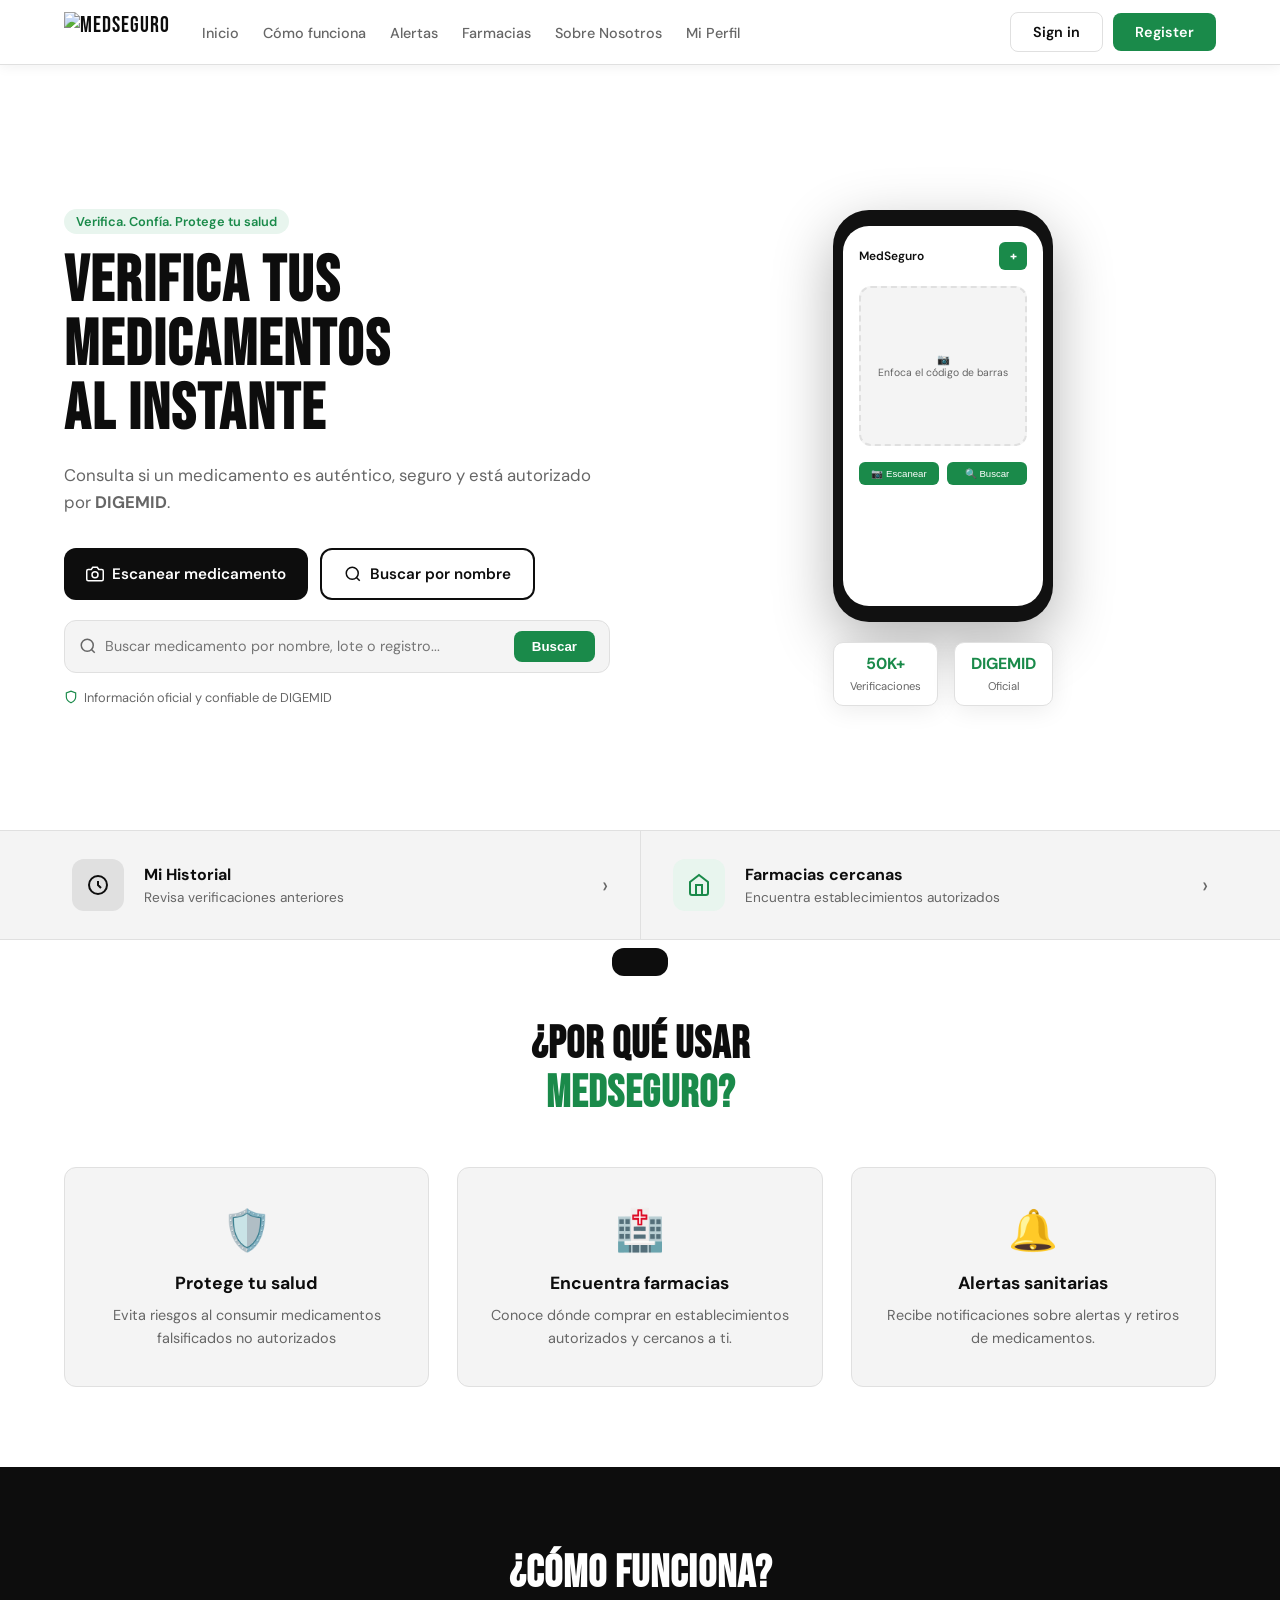
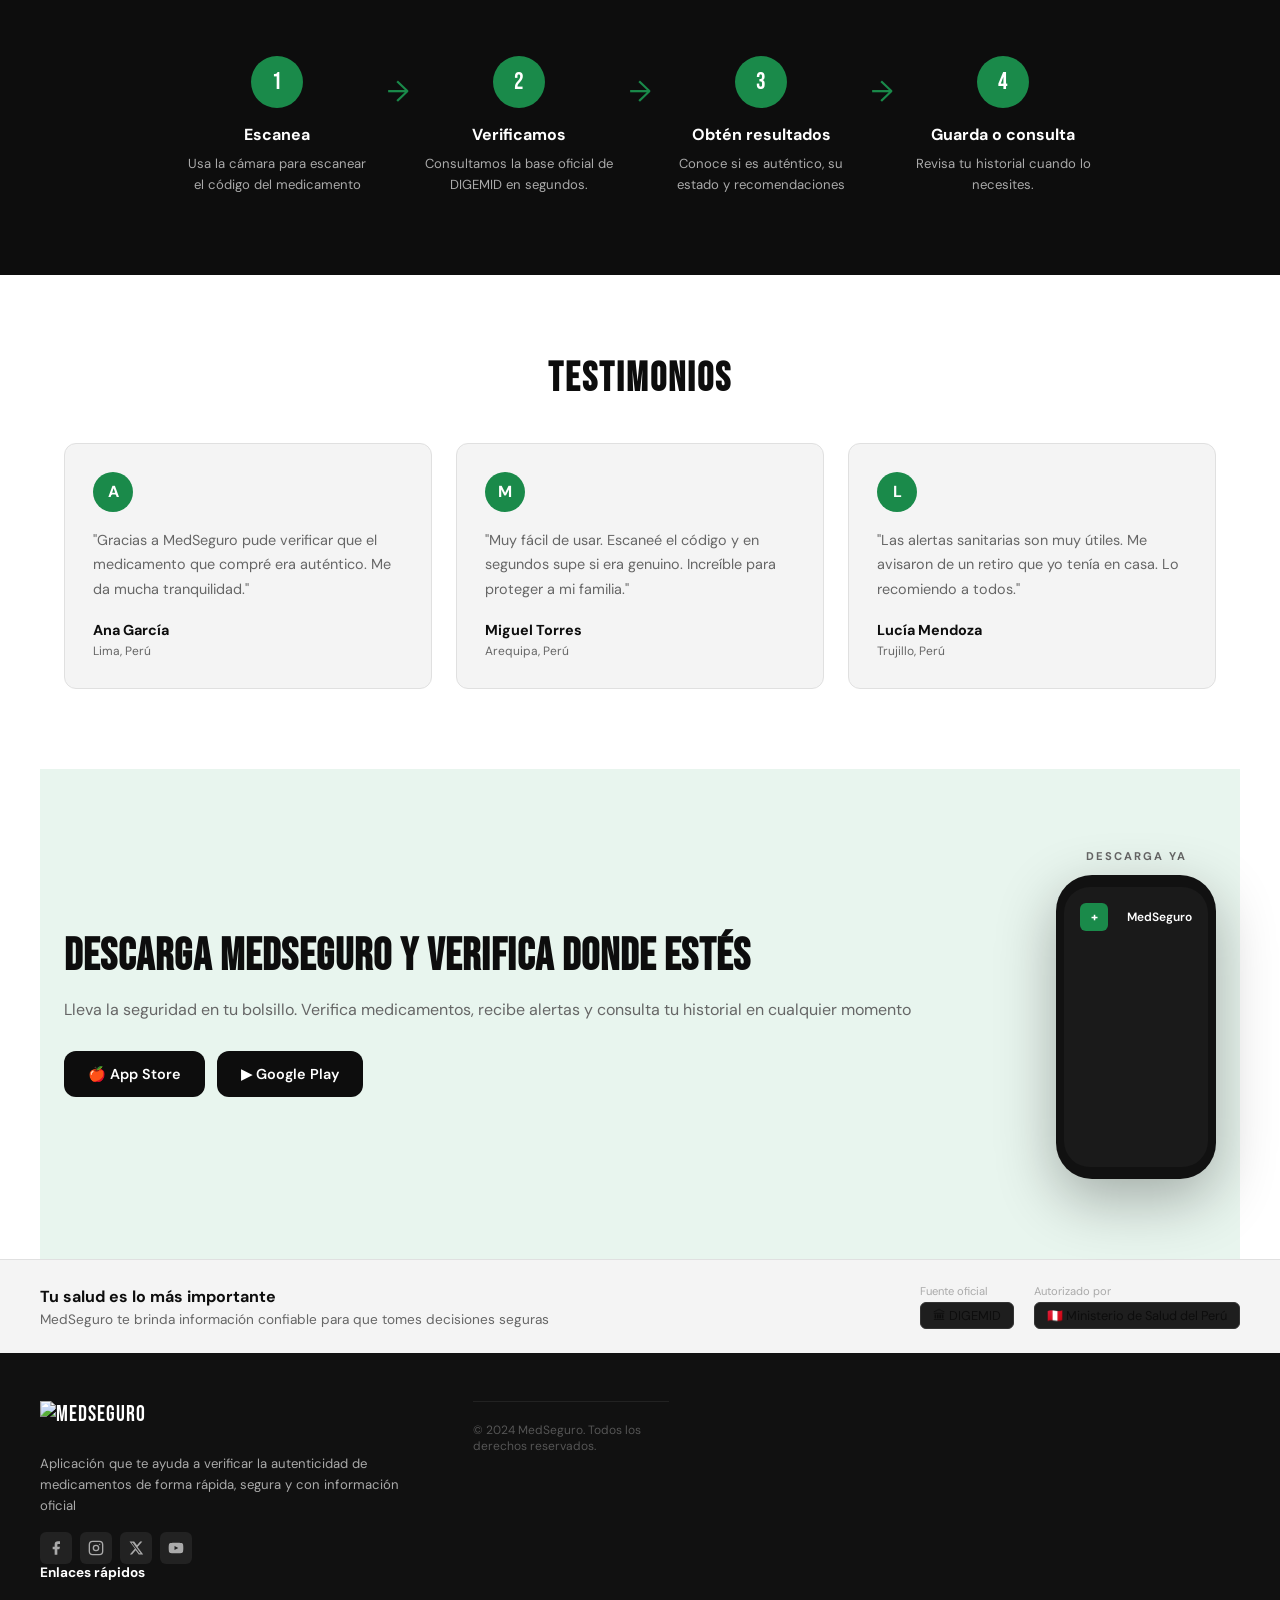
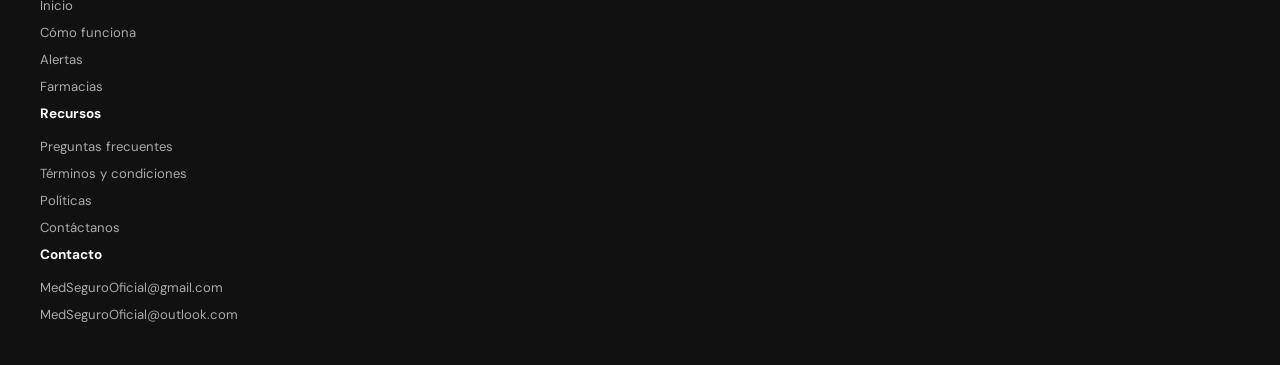
==== docs/index.html @ 791ecc3c "refactor: rename public to docs for GitHub Pages" ====
<!DOCTYPE html>
<html lang="es">
<head>
  <meta charset="UTF-8"/>
  <meta name="viewport" content="width=device-width, initial-scale=1.0"/>
  <title>MedSeguro – Verifica. Confía. Cuida tu salud.</title>
  <link href="https://fonts.googleapis.com/css2?family=Bebas+Neue&family=DM+Sans:wght@400;500;600;700&display=swap" rel="stylesheet">
  <link rel="stylesheet" href="assets/styles/styles.css">
</head>
<body>

  <!-- ==================== NAVBAR ==================== -->
  <nav class="navbar">
    <div class="nav-inner">
      <div class="logo" onclick="goTo('inicio')">
        <img src="logo1.png" alt="MedSeguro" height="40" style="display:block"/>
      </div>
      <ul class="nav-links">
        <li><a onclick="goTo('inicio')" data-page="inicio">Inicio</a></li>
        <li><a onclick="goTo('inicio', 'como-funciona')" data-page="inicio">Cómo funciona</a></li>
        <li><a onclick="goTo('alertas')" data-page="alertas">Alertas</a></li>
        <li><a onclick="goTo('farmacias')" data-page="farmacias">Farmacias</a></li>
        <li><a onclick="goTo('nosotros')" data-page="nosotros">Sobre Nosotros</a></li>
        <li><a onclick="goTo('perfil')" data-page="perfil">Mi Perfil</a></li>
      </ul>
      <div class="nav-actions" id="navActions">
        <button class="btn-outline" onclick="openModal('loginModal')">Sign in</button>
        <button class="btn-primary" onclick="openModal('registerModal')">Register</button>
      </div>
      <div class="nav-perfil-btn" id="navPerfilBtn" style="display:none" onclick="goTo('perfil')">
        <div class="nav-avatar">JP</div>
        <span>Juan Pérez</span>
      </div>
      <button class="hamburger" onclick="toggleMenu()">
        <span></span><span></span><span></span>
      </button>
    </div>
    <div class="mobile-menu" id="mobileMenu">
      <a onclick="goTo('inicio');toggleMenu()">Inicio</a>
      <a onclick="goTo('alertas');toggleMenu()">Alertas</a>
      <a onclick="goTo('farmacias');toggleMenu()">Farmacias</a>
      <a onclick="goTo('nosotros');toggleMenu()">Sobre Nosotros</a>
      <a onclick="goTo('historial');toggleMenu()">Historial</a>
      <a onclick="goTo('perfil');toggleMenu()">Mi Perfil</a>
      <hr>
      <div id="mobileAuthBtns">
        <button class="btn-outline" onclick="openModal('loginModal')">Sign in</button>
        <button class="btn-primary" onclick="openModal('registerModal')">Register</button>
      </div>
      <div id="mobilePerfilBtn" style="display:none">
        <button class="btn-primary" onclick="goTo('perfil');toggleMenu()">👤 Mi Perfil</button>
      </div>
    </div>
  </nav>

  <!-- ==================== PAGE: INICIO ==================== -->
  <div class="page active" id="page-inicio">

    <!-- HERO -->
    <section class="hero" id="sec-inicio">
      <div class="hero-content">
        <p class="hero-tag">Verifica. Confía. Protege tu salud</p>
        <h1 class="hero-title">VERIFICA TUS<br>MEDICAMENTOS<br>AL INSTANTE</h1>
        <p class="hero-sub">Consulta si un medicamento es auténtico, seguro y está autorizado por <strong>DIGEMID</strong>.</p>
        <div class="hero-actions">
          <button class="btn-hero-cam" onclick="openModal('scanModal')">
            <svg viewBox="0 0 24 24" fill="none" stroke="currentColor" stroke-width="2"><path d="M23 19a2 2 0 01-2 2H3a2 2 0 01-2-2V8a2 2 0 012-2h4l2-3h6l2 3h4a2 2 0 012 2z"/><circle cx="12" cy="13" r="4"/></svg>
            Escanear medicamento
          </button>
          <button class="btn-hero-search" onclick="document.getElementById('searchInput').focus()">
            <svg viewBox="0 0 24 24" fill="none" stroke="currentColor" stroke-width="2"><circle cx="11" cy="11" r="8"/><path d="m21 21-4.35-4.35"/></svg>
            Buscar por nombre
          </button>
        </div>
        <div class="hero-search-bar">
          <svg viewBox="0 0 24 24" fill="none" stroke="currentColor" stroke-width="2"><circle cx="11" cy="11" r="8"/><path d="m21 21-4.35-4.35"/></svg>
          <input type="text" id="searchInput" placeholder="Buscar medicamento por nombre, lote o registro..." onkeydown="if(event.key==='Enter') buscarMedicamento()"/>
          <button onclick="buscarMedicamento()">Buscar</button>
        </div>
        <p class="hero-badge">
          <svg viewBox="0 0 24 24" fill="none" stroke="currentColor" stroke-width="2"><path d="M12 22s8-4 8-10V5l-8-3-8 3v7c0 6 8 10 8 10z"/></svg>
          Información oficial y confiable de DIGEMID
        </p>
      </div>
      <div class="hero-phone">
        <div class="phone-frame">
          <div class="phone-screen">
            <div class="phone-app-header"><span>MedSeguro</span><div class="phone-shield">+</div></div>
            <div class="phone-scan-area"><p>📷</p><p>Enfoca el código de barras</p></div>
            <div class="phone-actions-mini"><button>📷 Escanear</button><button>🔍 Buscar</button></div>
          </div>
        </div>
        <div class="phone-badges">
          <div class="phone-badge-item"><span class="badge-num">50K+</span><span>Verificaciones</span></div>
          <div class="phone-badge-item"><span class="badge-num">DIGEMID</span><span>Oficial</span></div>
        </div>
      </div>
    </section>

    <!-- QUICK ACTIONS BANNER -->
    <section class="quick-actions-bar">
      <div class="quick-actions-inner">
        <div class="quick-action-item" onclick="goTo('historial')">
          <div class="qa-icon">
            <svg viewBox="0 0 24 24" fill="none" stroke="currentColor" stroke-width="2"><path d="M12 8v4l3 3m6-3a9 9 0 11-18 0 9 9 0 0118 0z"/></svg>
          </div>
          <div><h3>Mi Historial</h3><p>Revisa verificaciones anteriores</p></div>
          <span class="qa-arrow">›</span>
        </div>
        <div class="quick-action-divider"></div>
        <div class="quick-action-item" onclick="goTo('farmacias')">
          <div class="qa-icon green">
            <svg viewBox="0 0 24 24" fill="none" stroke="currentColor" stroke-width="2"><path d="M3 9l9-7 9 7v11a2 2 0 01-2 2H5a2 2 0 01-2-2z"/><polyline points="9 22 9 12 15 12 15 22"/></svg>
          </div>
          <div><h3>Farmacias cercanas</h3><p>Encuentra establecimientos autorizados</p></div>
          <span class="qa-arrow">›</span>
        </div>
      </div>
    </section>

    <!-- BENEFICIOS -->
    <section class="beneficios" id="sec-beneficios">
      <h2>¿Por qué usar<br><span class="green">MedSeguro?</span></h2>
      <div class="beneficios-grid">
        <div class="beneficio-card"><div class="beneficio-icon">🛡️</div><h3>Protege tu salud</h3><p>Evita riesgos al consumir medicamentos falsificados no autorizados</p></div>
        <div class="beneficio-card" onclick="goTo('farmacias')" style="cursor:pointer"><div class="beneficio-icon">🏥</div><h3>Encuentra farmacias</h3><p>Conoce dónde comprar en establecimientos autorizados y cercanos a ti.</p></div>
        <div class="beneficio-card" onclick="goTo('alertas')" style="cursor:pointer"><div class="beneficio-icon">🔔</div><h3>Alertas sanitarias</h3><p>Recibe notificaciones sobre alertas y retiros de medicamentos.</p></div>
      </div>
    </section>

    <!-- COMO FUNCIONA -->
    <section class="como-funciona" id="sec-como-funciona">
      <h2>¿Cómo funciona?</h2>
      <div class="pasos">
        <div class="paso"><div class="paso-num">1</div><h3>Escanea</h3><p>Usa la cámara para escanear el código del medicamento</p></div>
        <div class="paso-arrow">→</div>
        <div class="paso"><div class="paso-num">2</div><h3>Verificamos</h3><p>Consultamos la base oficial de DIGEMID en segundos.</p></div>
        <div class="paso-arrow">→</div>
        <div class="paso"><div class="paso-num">3</div><h3>Obtén resultados</h3><p>Conoce si es auténtico, su estado y recomendaciones</p></div>
        <div class="paso-arrow">→</div>
        <div class="paso"><div class="paso-num">4</div><h3>Guarda o consulta</h3><p>Revisa tu historial cuando lo necesites.</p></div>
      </div>
    </section>

    <!-- TESTIMONIOS -->
    <section class="testimonios">
      <h2>TESTIMONIOS</h2>
      <div class="testimonios-grid">
        <div class="testimonio-card"><div class="testimonio-avatar">A</div><p>"Gracias a MedSeguro pude verificar que el medicamento que compré era auténtico. Me da mucha tranquilidad."</p><div class="testimonio-footer"><strong>Ana García</strong><span>Lima, Perú</span></div></div>
        <div class="testimonio-card"><div class="testimonio-avatar">M</div><p>"Muy fácil de usar. Escaneé el código y en segundos supe si era genuino. Increíble para proteger a mi familia."</p><div class="testimonio-footer"><strong>Miguel Torres</strong><span>Arequipa, Perú</span></div></div>
        <div class="testimonio-card"><div class="testimonio-avatar">L</div><p>"Las alertas sanitarias son muy útiles. Me avisaron de un retiro que yo tenía en casa. Lo recomiendo a todos."</p><div class="testimonio-footer"><strong>Lucía Mendoza</strong><span>Trujillo, Perú</span></div></div>
      </div>
    </section>

    <!-- DESCARGA -->
    <section class="descarga">
      <div class="descarga-content">
        <h2>Descarga MedSeguro y verifica donde estés</h2>
        <p>Lleva la seguridad en tu bolsillo. Verifica medicamentos, recibe alertas y consulta tu historial en cualquier momento</p>
        <div class="descarga-btns">
          <button class="btn-store">🍎 App Store</button>
          <button class="btn-store">▶ Google Play</button>
        </div>
      </div>
      <div class="descarga-phone">
        <div class="descarga-phone-label">DESCARGA YA</div>
        <div class="phone-frame small"><div class="phone-screen dark"><div class="phone-app-header"><div class="phone-shield">+</div><span style="color:white;font-size:0.75rem">MedSeguro</span></div></div></div>
      </div>
    </section>

    <!-- FOOTER TRUST -->
    <div class="footer-trust-bar">
      <div class="footer-trust-inner">
        <div><strong>Tu salud es lo más importante</strong><p>MedSeguro te brinda información confiable para que tomes decisiones seguras</p></div>
        <div class="footer-badges">
          <div class="footer-badge-block"><span class="badge-label">Fuente oficial</span><span class="badge-tag">🏛 DIGEMID</span></div>
          <div class="footer-badge-block"><span class="badge-label">Autorizado por</span><span class="badge-tag">🇵🇪 Ministerio de Salud del Perú</span></div>
        </div>
      </div>
    </div>
    <footer class="footer">
      <div class="footer-bottom">
        <div class="footer-brand">
          <div class="logo"><img src="logo2.png" alt="MedSeguro" height="40" style="display:block"/></div>
          <p>Aplicación que te ayuda a verificar la autenticidad de medicamentos de forma rápida, segura y con información oficial</p>
        <div class="footer-social">
          <a href="https://facebook.com/TU_PAGINA" target="_blank" title="Facebook">
            <svg viewBox="0 0 24 24" width="16" height="16" fill="currentColor">
              <path d="M18 2h-3a5 5 0 00-5 5v3H7v4h3v8h4v-8h3l1-4h-4V7a1 1 0 011-1h3z"/>
            </svg>
          </a>
          <a href="https://instagram.com/TU_PAGINA" target="_blank" title="Instagram">
            <svg viewBox="0 0 24 24" width="16" height="16" fill="none" stroke="currentColor" stroke-width="2">
              <rect x="2" y="2" width="20" height="20" rx="5" ry="5"/>
              <circle cx="12" cy="12" r="4"/>
              <circle cx="17.5" cy="6.5" r="1" fill="currentColor" stroke="none"/>
            </svg>
          </a>
          <a href="https://twitter.com/TU_PAGINA" target="_blank" title="X / Twitter">
            <svg viewBox="0 0 24 24" width="16" height="16" fill="currentColor">
              <path d="M18.244 2.25h3.308l-7.227 8.26 8.502 11.24H16.17l-4.714-6.231-5.401 6.231H2.744l7.737-8.835L2.25 2.25h6.946l4.262 5.636 4.786-5.636zm-1.161 17.52h1.833L7.084 4.126H5.117z"/>
            </svg>
          </a>
          <a href="yt" target="_blank" title="YouTube">
            <svg viewBox="0 0 24 24" width="16" height="16" fill="currentColor">
              <path d="M22.54 6.42a2.78 2.78 0 00-1.95-1.96C18.88 4 12 4 12 4s-6.88 0-8.59.46a2.78 2.78 0 00-1.95 1.96A29 29 0 001 12a29 29 0 00.46 5.58a2.78 2.78 0 001.95 1.96C5.12 20 12 20 12 20s6.88 0 8.59-.46a2.78 2.78 0 001.95-1.96A29 29 0 0023 12a29 29 0 00-.46-5.58zM9.75 15.02V8.98L15.5 12l-5.75 3.02z"/>
            </svg>
          </a>
        </div>
        <div class="footer-col"><h4>Enlaces rápidos</h4><a onclick="goTo('inicio')">Inicio</a><a onclick="goTo('inicio','como-funciona')">Cómo funciona</a><a onclick="goTo('alertas')">Alertas</a><a onclick="goTo('farmacias')">Farmacias</a></div>
        <div class="footer-col"><h4>Recursos</h4><a href="#">Preguntas frecuentes</a><a href="#">Términos y condiciones</a><a href="#">Políticas</a><a onclick="goTo('nosotros')">Contáctanos</a></div>
        <div class="footer-col"><h4>Contacto</h4><a href="mailto:MedSeguroOficial@gmail.com">MedSeguroOficial@gmail.com</a><a href="mailto:MedSeguroOficial@outlook.com">MedSeguroOficial@outlook.com</a></div>
      </div>
      <div class="footer-copy"><p>© 2024 MedSeguro. Todos los derechos reservados.</p></div>
    </footer>
  </div>

  <!-- ==================== PAGE: ALERTAS ==================== -->
  <div class="page" id="page-alertas">
    <div class="page-hero" style="background:linear-gradient(135deg,#0d0d0d 60%,#0d2a1a)">
      <div class="page-hero-inner">
        <h1>ALERTAS SANITARIAS</h1>
        <p>Mantente informado sobre riesgos y retiros de medicamentos</p>
        <div class="filters">
          <button class="filter-btn active" onclick="filtrarAlertas('todas',this)">Todas</button>
          <button class="filter-btn f-riesgo" onclick="filtrarAlertas('riesgo',this)">Riesgo alto</button>
          <button class="filter-btn f-advertencia" onclick="filtrarAlertas('advertencia',this)">Advertencia</button>
          <button class="filter-btn f-falsificado" onclick="filtrarAlertas('falsificado',this)">Falsificado</button>
          <button class="filter-btn" onclick="filtrarAlertas('retiro',this)">Retiro</button>
        </div>
      </div>
    </div>
    <div class="section-container">
      <div class="alertas-list" id="alertasList"></div>
      <button class="btn-ver-todas">VER TODAS LAS ALERTAS</button>
    </div>
    <div class="footer-trust-bar">
      <div class="footer-trust-inner">
        <div><strong>Tu salud es lo más importante</strong><p>MedSeguro te brinda información confiable para que tomes decisiones seguras</p></div>
        <div class="footer-badges">
          <div class="footer-badge-block"><span class="badge-label">Fuente oficial</span><span class="badge-tag">🏛 DIGEMID</span></div>
          <div class="footer-badge-block"><span class="badge-label">Autorizado por</span><span class="badge-tag">🇵🇪 Ministerio de Salud del Perú</span></div>
        </div>
      </div>
    </div>
    <footer class="footer">
      <div class="footer-bottom">
        <div class="footer-brand"><div class="logo"><img src="logo2.png" alt="MedSeguro" height="40" style="display:block"/></div><p>Verificación oficial de medicamentos</p><div class="footer-social"><a href="https://facebook.com/TU_PAGINA" target="_blank" title="Facebook"><svg viewBox="0 0 24 24" width="16" height="16" fill="currentColor"><path d="M18 2h-3a5 5 0 00-5 5v3H7v4h3v8h4v-8h3l1-4h-4V7a1 1 0 011-1h3z"/></svg></a><a href="https://instagram.com/TU_PAGINA" target="_blank" title="Instagram"><svg viewBox="0 0 24 24" width="16" height="16" fill="none" stroke="currentColor" stroke-width="2"><rect x="2" y="2" width="20" height="20" rx="5" ry="5"/><circle cx="12" cy="12" r="4"/><circle cx="17.5" cy="6.5" r="1" fill="currentColor" stroke="none"/></svg></a><a href="https://twitter.com/TU_PAGINA" target="_blank" title="X / Twitter"><svg viewBox="0 0 24 24" width="16" height="16" fill="currentColor"><path d="M18.244 2.25h3.308l-7.227 8.26 8.502 11.24H16.17l-4.714-6.231-5.401 6.231H2.744l7.737-8.835L2.25 2.25h6.946l4.262 5.636 4.786-5.636zm-1.161 17.52h1.833L7.084 4.126H5.117z"/></svg></a><a href="yt" target="_blank" title="YouTube"><svg viewBox="0 0 24 24" width="16" height="16" fill="currentColor"><path d="M22.54 6.42a2.78 2.78 0 00-1.95-1.96C18.88 4 12 4 12 4s-6.88 0-8.59.46a2.78 2.78 0 00-1.95 1.96A29 29 0 001 12a29 29 0 00.46 5.58a2.78 2.78 0 001.95 1.96C5.12 20 12 20 12 20s6.88 0 8.59-.46a2.78 2.78 0 001.95-1.96A29 29 0 0023 12a29 29 0 00-.46-5.58zM9.75 15.02V8.98L15.5 12l-5.75 3.02z"/></svg></a></div></div>
        <div class="footer-col"><h4>Enlaces rápidos</h4><a onclick="goTo('inicio')">Inicio</a><a onclick="goTo('alertas')">Alertas</a><a onclick="goTo('farmacias')">Farmacias</a><a onclick="goTo('nosotros')">Sobre Nosotros</a></div>
        <div class="footer-col"><h4>Contacto</h4><a href="mailto:MedSeguroOficial@gmail.com">MedSeguroOficial@gmail.com</a></div>
      </div>
      <div class="footer-copy"><p>© 2024 MedSeguro. Todos los derechos reservados.</p></div>
    </footer>
  </div>

  <!-- ==================== PAGE: FARMACIAS ==================== -->
  <div class="page" id="page-farmacias">
    <div class="page-hero farmacia-hero">
      <div class="page-hero-inner">
        <h1>FARMACIAS CERCANAS</h1>
        <p>Encuentra establecimientos autorizados y verifica disponibilidad de medicamentos</p>
        <div class="farmacia-search-bar">
          <svg viewBox="0 0 24 24" fill="none" stroke="currentColor" stroke-width="2"><circle cx="11" cy="11" r="8"/><path d="m21 21-4.35-4.35"/></svg>
          <input type="text" id="farmaciaSearch" placeholder="Buscar farmacia o dirección..." oninput="filtrarFarmaciasSearch()"/>
          <button class="btn-filtros" onclick="abrirFiltros()">
            <svg viewBox="0 0 24 24" fill="none" stroke="currentColor" stroke-width="2"><line x1="4" y1="6" x2="20" y2="6"/><line x1="8" y1="12" x2="16" y2="12"/><line x1="10" y1="18" x2="14" y2="18"/></svg>
            Filtros
          </button>
        </div>
        <!-- Filtros activos -->
        <div class="filtros-activos" id="filtrosActivos"></div>
      </div>
    </div>

    <div class="farmacias-layout">
      <!-- Panel izquierdo: lista -->
      <div class="farmacias-panel">
        <div class="farmacias-panel-header">
          <span id="farmaciaCount">6 farmacias encontradas</span>
          <div class="vista-toggle">
            <button class="vista-btn active" id="btnLista" onclick="setVista('lista')">
              <svg viewBox="0 0 24 24" fill="none" stroke="currentColor" stroke-width="2"><line x1="8" y1="6" x2="21" y2="6"/><line x1="8" y1="12" x2="21" y2="12"/><line x1="8" y1="18" x2="21" y2="18"/><line x1="3" y1="6" x2="3.01" y2="6"/><line x1="3" y1="12" x2="3.01" y2="12"/><line x1="3" y1="18" x2="3.01" y2="18"/></svg>
            </button>
            <button class="vista-btn" id="btnMapa" onclick="setVista('mapa')">
              <svg viewBox="0 0 24 24" fill="none" stroke="currentColor" stroke-width="2"><polygon points="1 6 1 22 8 18 16 22 23 18 23 2 16 6 8 2 1 6"/><line x1="8" y1="2" x2="8" y2="18"/><line x1="16" y1="6" x2="16" y2="22"/></svg>
            </button>
          </div>
        </div>
        <div class="farmacias-list" id="farmaciasList"></div>
      </div>

      <!-- Panel derecho: mapa -->
      <div class="farmacias-mapa" id="farmaciasMapa">
        <div class="mapa-placeholder" id="mapaPlaceholder">
          <div class="mapa-inner">
            <div class="mapa-grid"></div>
            <div class="mapa-streets"></div>
            <!-- Pines en el mapa simulado -->
            <div class="mapa-pin" style="top:30%;left:25%" data-id="1" onclick="seleccionarFarmaciaDesdePin(1)">
              <div class="pin-dot"></div><div class="pin-label">InkaFarma</div>
            </div>
            <div class="mapa-pin" style="top:50%;left:55%" data-id="2" onclick="seleccionarFarmaciaDesdePin(2)">
              <div class="pin-dot"></div><div class="pin-label">MiFarma</div>
            </div>
            <div class="mapa-pin" style="top:20%;left:65%" data-id="3" onclick="seleccionarFarmaciaDesdePin(3)">
              <div class="pin-dot"></div><div class="pin-label">Botica Torres</div>
            </div>
            <div class="mapa-pin" style="top:65%;left:30%" data-id="4" onclick="seleccionarFarmaciaDesdePin(4)">
              <div class="pin-dot"></div><div class="pin-label">Farmacia Universal</div>
            </div>
            <div class="mapa-pin" style="top:40%;left:80%" data-id="5" onclick="seleccionarFarmaciaDesdePin(5)">
              <div class="pin-dot"></div><div class="pin-label">Botica San Juan</div>
            </div>
            <div class="mapa-pin" style="top:75%;left:70%" data-id="6" onclick="seleccionarFarmaciaDesdePin(6)">
              <div class="pin-dot"></div><div class="pin-label">Salud Total</div>
            </div>
            <!-- Mi ubicación -->
            <div class="mapa-mi-ubicacion" style="top:48%;left:48%">
              <div class="mi-ubicacion-dot"></div>
              <div class="mi-ubicacion-ring"></div>
            </div>
          </div>
          <div class="mapa-controls">
            <button onclick="showToast('Ubicación detectada','success')">
              <svg viewBox="0 0 24 24" fill="none" stroke="currentColor" stroke-width="2"><circle cx="12" cy="12" r="10"/><circle cx="12" cy="12" r="3"/><line x1="12" y1="2" x2="12" y2="5"/><line x1="12" y1="19" x2="12" y2="22"/><line x1="2" y1="12" x2="5" y2="12"/><line x1="19" y1="12" x2="22" y2="12"/></svg>
            </button>
            <button onclick="showToast('Zoom +','')">+</button>
            <button onclick="showToast('Zoom -','')">−</button>
          </div>
        </div>
      </div>
    </div>

    <!-- MODAL: Filtros de farmacia -->
    <div class="modal-overlay" id="filtrosModal">
      <div class="modal filtros-modal">
        <button class="modal-close" onclick="closeModal('filtrosModal')">✕</button>
        <div class="filtros-header">
          <h2>Filtros</h2>
          <span class="filtros-reset" onclick="resetFiltros()">Restablecer</span>
        </div>

        <div class="filtro-section">
          <h4>Buscar medicamento</h4>
          <div class="form-group" style="margin:0">
            <input type="text" placeholder="Indicar medicamento que sea adquirido" id="filtroMedicamento"/>
          </div>
        </div>

        <div class="filtro-section">
          <h4>Distancia</h4>
          <div class="radio-group">
            <label class="radio-label"><input type="radio" name="distancia" value="0" onchange="actualizarFiltro('distancia','Cerca de mí')"/> Cerca de mí</label>
            <label class="radio-label"><input type="radio" name="distancia" value="1" onchange="actualizarFiltro('distancia','1 km')"/> 1 km</label>
            <label class="radio-label active"><input type="radio" name="distancia" value="3" checked onchange="actualizarFiltro('distancia','3 km')"/> 3 km</label>
            <label class="radio-label"><input type="radio" name="distancia" value="5" onchange="actualizarFiltro('distancia','5 km')"/> 5 km</label>
          </div>
        </div>

        <div class="filtro-section">
          <h4>Farmacia</h4>
          <select id="filtroFarmaciaChain" class="filtro-select">
            <option value="">Seleccionar farmacia</option>
            <option value="inkafarma">InkaFarma</option>
            <option value="mifarma">MiFarma</option>
            <option value="botica">Boticas independientes</option>
          </select>
        </div>

        <div class="filtro-section">
          <h4>Precio (S/.)</h4>
          <div class="price-range">
            <div class="price-labels"><span>Mínimo</span><span>Máximo</span></div>
            <div class="price-values"><span id="precioMin">S/ 15</span><span id="precioMax">S/ 45</span></div>
            <div class="range-track">
              <input type="range" min="0" max="100" value="15" id="rangeMin" oninput="updateRange()"/>
              <input type="range" min="0" max="100" value="45" id="rangeMax" oninput="updateRange()"/>
              <div class="range-fill" id="rangeFill"></div>
            </div>
            <p class="range-selected" id="rangeLabel">Rango seleccionado: S/ 15 - S/ 45</p>
          </div>
        </div>

        <div class="filtro-section">
          <h4>Servicios</h4>
          <div class="checkbox-group">
            <label class="check-item"><input type="checkbox" checked/> Venta de medicamentos</label>
            <label class="check-item"><input type="checkbox" checked/> Orientación farmacéutica</label>
            <label class="check-item"><input type="checkbox"/> Entrega a domicilio</label>
            <label class="check-item"><input type="checkbox"/> Aplicación de inyectables</label>
          </div>
        </div>

        <div class="filtro-section">
          <h4>Ordenar por</h4>
          <div class="radio-group">
            <label class="radio-label active"><input type="radio" name="orden" value="precio" checked onchange="actualizarFiltro('orden','Menor precio')"/> Menor precio</label>
            <label class="radio-label"><input type="radio" name="orden" value="precio-desc" onchange="actualizarFiltro('orden','Mayor precio')"/> Mayor precio</label>
            <label class="radio-label"><input type="radio" name="orden" value="cercano" onchange="actualizarFiltro('orden','Más cercano')"/> Más cercano</label>
            <label class="radio-label"><input type="radio" name="orden" value="calificacion" onchange="actualizarFiltro('orden','Mejor calificación')"/> Mejor calificación</label>
          </div>
        </div>

        <div class="filtro-section">
          <div class="toggle-row">
            <span><h4 style="margin:0">Horario de atención</h4><p style="font-size:0.8rem;color:#888;margin:0">Atención 24 horas</p></span>
            <label class="toggle-switch">
              <input type="checkbox" id="toggle24h" onchange="actualizarFiltro('horario','24 horas')"/>
              <span class="toggle-slider"></span>
            </label>
          </div>
        </div>

        <button class="btn-primary full" onclick="aplicarFiltros()">Aplicar filtros</button>
      </div>
    </div>

    <!-- MODAL: Detalle de farmacia -->
    <div class="modal-overlay" id="detalleModal">
      <div class="modal detalle-modal">
        <button class="modal-close" onclick="closeModal('detalleModal')">✕</button>
        <div id="detalleContent"></div>
      </div>
    </div>

    <!-- MODAL: Cómo llegar -->
    <div class="modal-overlay" id="rutaModal">
      <div class="modal ruta-modal">
        <button class="modal-close" onclick="closeModal('rutaModal')">✕</button>
        <div id="rutaContent"></div>
      </div>
    </div>

    <footer class="footer">
      <div class="footer-bottom">
        <div class="footer-brand"><div class="logo"><img src="logo2.png" alt="MedSeguro" height="40" style="display:block"/></div><p>Verificación oficial de medicamentos</p><div class="footer-social"><a href="https://facebook.com/TU_PAGINA" target="_blank" title="Facebook"><svg viewBox="0 0 24 24" width="16" height="16" fill="currentColor"><path d="M18 2h-3a5 5 0 00-5 5v3H7v4h3v8h4v-8h3l1-4h-4V7a1 1 0 011-1h3z"/></svg></a><a href="https://instagram.com/TU_PAGINA" target="_blank" title="Instagram"><svg viewBox="0 0 24 24" width="16" height="16" fill="none" stroke="currentColor" stroke-width="2"><rect x="2" y="2" width="20" height="20" rx="5" ry="5"/><circle cx="12" cy="12" r="4"/><circle cx="17.5" cy="6.5" r="1" fill="currentColor" stroke="none"/></svg></a><a href="https://twitter.com/TU_PAGINA" target="_blank" title="X / Twitter"><svg viewBox="0 0 24 24" width="16" height="16" fill="currentColor"><path d="M18.244 2.25h3.308l-7.227 8.26 8.502 11.24H16.17l-4.714-6.231-5.401 6.231H2.744l7.737-8.835L2.25 2.25h6.946l4.262 5.636 4.786-5.636zm-1.161 17.52h1.833L7.084 4.126H5.117z"/></svg></a><a href="yt" target="_blank" title="YouTube"><svg viewBox="0 0 24 24" width="16" height="16" fill="currentColor"><path d="M22.54 6.42a2.78 2.78 0 00-1.95-1.96C18.88 4 12 4 12 4s-6.88 0-8.59.46a2.78 2.78 0 00-1.95 1.96A29 29 0 001 12a29 29 0 00.46 5.58a2.78 2.78 0 001.95 1.96C5.12 20 12 20 12 20s6.88 0 8.59-.46a2.78 2.78 0 001.95-1.96A29 29 0 0023 12a29 29 0 00-.46-5.58zM9.75 15.02V8.98L15.5 12l-5.75 3.02z"/></svg></a></div></div>
        <div class="footer-col"><h4>Enlaces rápidos</h4><a onclick="goTo('inicio')">Inicio</a><a onclick="goTo('alertas')">Alertas</a><a onclick="goTo('nosotros')">Sobre Nosotros</a></div>
        <div class="footer-col"><h4>Contacto</h4><a href="mailto:MedSeguroOficial@gmail.com">MedSeguroOficial@gmail.com</a></div>
      </div>
      <div class="footer-copy"><p>© 2024 MedSeguro. Todos los derechos reservados.</p></div>
    </footer>
  </div>

  <!-- ==================== PAGE: SOBRE NOSOTROS ==================== -->
  <div class="page" id="page-nosotros">
    <div class="page-hero">
      <div class="page-hero-inner">
        <h1>Sobre MedSeguro</h1>
        <p>Somos una plataforma que te permite verificar la autenticidad de tus medicamentos con información oficial y confiable de DIGEMID y entidades autorizadas.</p>
      </div>
    </div>
    <div class="section-container">
      <div class="nosotros-grid">
        <div class="nosotros-img-placeholder">
          <div class="placeholder-img">
            <svg viewBox="0 0 100 100" fill="none" stroke="#2a9d5c" stroke-width="2"><circle cx="50" cy="35" r="20"/><path d="M15 90c0-19 15-35 35-35s35 16 35 35"/></svg>
            <p>Equipo MedSeguro</p>
          </div>
        </div>
        <div class="nosotros-mvv">
          <div class="mvv-item"><h3>Misión</h3><p>Promover el consumo seguro de medicamentos brindando información confiable y accesible</p></div>
          <div class="mvv-item"><h3>Visión</h3><p>Ser la plataforma líder en verificación de medicamentos en Perú.</p></div>
          <div class="mvv-item"><h3>Valores</h3><div class="valores-list"><span>🛡️ Seguridad</span><span>✅ Confianza</span><span>💡 Innovación</span><span>❤️ Salud primero</span></div></div>
        </div>
      </div>
    </div>
    <div class="contacto-section" id="sec-contacto">
      <div class="contacto-grid">
        <div class="contacto-info">
          <h2>Contáctanos</h2>
          <p>Estamos aquí para ayudarte</p>
          <div class="contacto-item"><div class="contacto-icon">📧</div><div><strong>Correo</strong><p>MedSeguroOficial@gmail.com</p></div></div>
          <div class="contacto-item"><div class="contacto-icon">📞</div><div><strong>Teléfono</strong><p>+51 987 654 321</p></div></div>
          <div class="contacto-item"><div class="contacto-icon">📍</div><div><strong>Ubicación</strong><p>Lima, Perú</p></div></div>
          <div class="contacto-item"><div class="contacto-icon">🕐</div><div><strong>Horario de atención</strong><p>Lunes a Viernes<br>9:00 am – 6:00 p.m.</p></div></div>
        </div>
        <div class="contacto-form">
          <div class="form-row">
            <div class="form-group"><label>Nombre</label><input type="text" placeholder="Juan Carlos" id="cNombre"/></div>
            <div class="form-group"><label>Apellido</label><input type="text" placeholder="Pérez Gómez" id="cApellido"/></div>
          </div>
          <div class="form-group"><label>Email</label><input type="email" placeholder="juan.perez@email.com" id="cEmail"/></div>
          <div class="form-group"><label>Mensaje</label><textarea placeholder="Escribe tu mensaje aquí..." rows="5" id="cMensaje"></textarea></div>
          <button class="btn-primary full" onclick="enviarContacto()">Enviar mensaje</button>
        </div>
      </div>
    </div>
    <footer class="footer">
      <div class="footer-bottom">
        <div class="footer-brand"><div class="logo"><img src="logo2.png" alt="MedSeguro" height="40" style="display:block"/></div><p>Verificación oficial de medicamentos</p><div class="footer-social"><a href="https://facebook.com/TU_PAGINA" target="_blank" title="Facebook"><svg viewBox="0 0 24 24" width="16" height="16" fill="currentColor"><path d="M18 2h-3a5 5 0 00-5 5v3H7v4h3v8h4v-8h3l1-4h-4V7a1 1 0 011-1h3z"/></svg></a><a href="https://instagram.com/TU_PAGINA" target="_blank" title="Instagram"><svg viewBox="0 0 24 24" width="16" height="16" fill="none" stroke="currentColor" stroke-width="2"><rect x="2" y="2" width="20" height="20" rx="5" ry="5"/><circle cx="12" cy="12" r="4"/><circle cx="17.5" cy="6.5" r="1" fill="currentColor" stroke="none"/></svg></a><a href="https://twitter.com/TU_PAGINA" target="_blank" title="X / Twitter"><svg viewBox="0 0 24 24" width="16" height="16" fill="currentColor"><path d="M18.244 2.25h3.308l-7.227 8.26 8.502 11.24H16.17l-4.714-6.231-5.401 6.231H2.744l7.737-8.835L2.25 2.25h6.946l4.262 5.636 4.786-5.636zm-1.161 17.52h1.833L7.084 4.126H5.117z"/></svg></a><a href="yt" target="_blank" title="YouTube"><svg viewBox="0 0 24 24" width="16" height="16" fill="currentColor"><path d="M22.54 6.42a2.78 2.78 0 00-1.95-1.96C18.88 4 12 4 12 4s-6.88 0-8.59.46a2.78 2.78 0 00-1.95 1.96A29 29 0 001 12a29 29 0 00.46 5.58a2.78 2.78 0 001.95 1.96C5.12 20 12 20 12 20s6.88 0 8.59-.46a2.78 2.78 0 001.95-1.96A29 29 0 0023 12a29 29 0 00-.46-5.58zM9.75 15.02V8.98L15.5 12l-5.75 3.02z"/></svg></a></div></div>
        <div class="footer-col"><h4>Enlaces rápidos</h4><a onclick="goTo('inicio')">Inicio</a><a onclick="goTo('alertas')">Alertas</a><a onclick="goTo('farmacias')">Farmacias</a><a onclick="goTo('nosotros')">Sobre Nosotros</a></div>
        <div class="footer-col"><h4>Contacto</h4><a href="mailto:MedSeguroOficial@gmail.com">MedSeguroOficial@gmail.com</a></div>
      </div>
      <div class="footer-copy"><p>© 2024 MedSeguro. Todos los derechos reservados.</p></div>
    </footer>
  </div>

  <!-- ==================== PAGE: HISTORIAL ==================== -->
  <div class="page" id="page-historial">
    <div class="page-hero">
      <div class="page-hero-inner">
        <h1>Historial de verificación</h1>
        <p>Revisa y gestiona todas las verificaciones que has realizado</p>
        <div class="filters">
          <button class="filter-btn active" onclick="filtrarHistorial('todos',this)">Todos</button>
          <button class="filter-btn" onclick="filtrarHistorial('autentico',this)">Auténticos</button>
          <button class="filter-btn f-advertencia" onclick="filtrarHistorial('advertencia',this)">Advertencias</button>
          <button class="filter-btn f-riesgo" onclick="filtrarHistorial('riesgo',this)">Riesgo</button>
        </div>
        <div class="historial-search-bar">
          <input type="text" placeholder="Buscar en historial..." id="historialSearch" oninput="buscarHistorial()"/>
          <button class="btn-primary" onclick="showToast('Exportado exitosamente','success')">Exportar</button>
        </div>
      </div>
    </div>
    <div class="section-container">
      <div class="historial-list" id="historialList"></div>
      <button class="btn-ver-todas" onclick="showToast('No hay más registros','')">CARGAR MÁS</button>
    </div>
    <div class="frecuentes-section">
      <h2>Medicinas frecuentes</h2>
      <p>Accede rápidamente a los medicamentos que verificas con mayor frecuencia</p>
      <div id="frecuentesList"></div>
      <div class="frecuente-add" onclick="showToast('Función disponible próximamente','')">
        <div class="frecuente-add-icon">＋</div>
        <div><h3>Añadir medicamento frecuente</h3><p>Marca y guarda medicamentos para acceder más rápido</p></div>
      </div>
    </div>
    <footer class="footer">
      <div class="footer-bottom">
        <div class="footer-brand"><div class="logo"><img src="logo2.png" alt="MedSeguro" height="40" style="display:block"/></div><p>Verificación oficial de medicamentos</p></div>
        <div class="footer-col"><h4>Navegación</h4><a onclick="goTo('inicio')">Inicio</a><a onclick="goTo('alertas')">Alertas</a><a onclick="goTo('farmacias')">Farmacias</a></div>
      </div>
      <div class="footer-copy"><p>© 2024 MedSeguro. Todos los derechos reservados.</p></div>
    </footer>
  </div>
  
    <!-- ==================== PAGE: PERFIL ==================== -->
  <div class="page" id="page-perfil">
    <div class="page-hero">
      <div class="page-hero-inner">
        <h1>MI PERFIL</h1>
        <p>Gestiona tu cuenta y preferencias</p>
      </div>
    </div>

    <div class="perfil-layout section-container">
      <!-- Sidebar izquierdo -->
      <div class="perfil-sidebar">
        <div class="perfil-avatar-block">
          <div class="perfil-avatar">JP</div>
          <h3 class="perfil-nombre">Juan Pérez</h3>
          <p class="perfil-email">juan.perez@email.com</p>
        </div>
        <nav class="perfil-nav">
          <a class="perfil-nav-item active" onclick="showPerfilSection('mis-datos')">
            <span class="pni">👤</span> Mis datos
          </a>
          <a class="perfil-nav-item" onclick="showPerfilSection('favoritos')">
            <span class="pni">❤️</span> Mis favoritos
          </a>
          <a class="perfil-nav-item" onclick="showPerfilSection('escaneos')">
            <span class="pni">🕐</span> Historial de escaneos
          </a>
          <a class="perfil-nav-item" onclick="showPerfilSection('recordatorios')">
            <span class="pni">📋</span> Recordatorios
          </a>
          <a class="perfil-nav-item" onclick="showPerfilSection('configuracion')">
            <span class="pni">⚙️</span> Configuración
          </a>
          <a class="perfil-nav-item" onclick="showPerfilSection('ayuda')">
            <span class="pni">🎧</span> Ayuda y soporte
          </a>
          <a class="perfil-nav-item danger" onclick="cerrarSesionPerfil()">
            <span class="pni">🚪</span> Cerrar sesión
          </a>
        </nav>
      </div>

      <!-- Contenido dinámico -->
      <div class="perfil-content" id="perfilContent"></div>
    </div>

    <footer class="footer">
      <div class="footer-bottom">
        <div class="footer-brand"><div class="logo"><img src="logo2.png" alt="MedSeguro" height="40" style="display:block"/></div><p>Verificación oficial de medicamentos</p></div>
        <div class="footer-col"><h4>Navegación</h4><a onclick="goTo('inicio')">Inicio</a><a onclick="goTo('alertas')">Alertas</a><a onclick="goTo('farmacias')">Farmacias</a></div>
      </div>
      <div class="footer-copy"><p>© 2024 MedSeguro. Todos los derechos reservados.</p></div>
    </footer>
  </div>



  <!-- ==================== MODALS GLOBALES ==================== -->

  <!-- LOGIN -->
  <div class="modal-overlay" id="loginModal">
    <div class="modal">
      <button class="modal-close" onclick="closeModal('loginModal')">✕</button>
      <h2>Iniciar sesión</h2>
      <p class="modal-sub">Bienvenido de nuevo</p>
      <div class="form-group"><label>Correo electrónico</label><input type="email" placeholder="ejemplo@correo.com" id="loginEmail"/></div>
      <div class="form-group"><label>Contraseña</label><input type="password" placeholder="••••••••••••" id="loginPass"/><span class="form-link" onclick="openModal('forgotModal')">¿Olvidaste tu contraseña?</span></div>
      <button class="btn-primary full" onclick="login()">Iniciar sesión</button>
      <div class="divider">o continúa con</div>
      <button class="btn-social"><span>G</span> Google</button>
      <button class="btn-social"><span>🍎</span> Apple</button>
      <p class="modal-footer">¿No tienes cuenta? <span onclick="switchModal('loginModal','registerModal')">Regístrate</span></p>
    </div>
  </div>

  <!-- REGISTER -->
  <div class="modal-overlay" id="registerModal">
    <div class="modal">
      <button class="modal-close" onclick="closeModal('registerModal')">✕</button>
      <h2>Crear cuenta</h2>
      <p class="modal-sub">Completa tus datos para crear una cuenta</p>
      <div class="form-row">
        <div class="form-group"><label>Nombres</label><input type="text" placeholder="Juan Rodrigo" id="regNombre"/></div>
        <div class="form-group"><label>Apellidos</label><input type="text" placeholder="Pérez Lopez" id="regApellido"/></div>
      </div>
      <div class="form-group"><label>Correo electrónico</label><input type="email" placeholder="ejemplo@correo.com" id="regEmail"/></div>
      <div class="form-group"><label>Teléfono</label><input type="tel" placeholder="987 654 321" id="regTelefono"/></div>
      <div class="form-row">
        <div class="form-group"><label>Fecha de nacimiento</label><input type="date" id="regFechaNac"/></div>
        <div class="form-group"><label>Género</label>
          <select id="regGenero" style="width:100%;padding:12px 14px;border:1.5px solid var(--gray-mid);border-radius:var(--radius);font-family:var(--font-body);font-size:0.9rem;outline:none;background:white">
            <option value="">Seleccionar...</option>
            <option value="Masculino">Masculino</option>
            <option value="Femenino">Femenino</option>
            <option value="Prefiero no decir">Prefiero no decir</option>
          </select>
        </div>
      </div>
      <div class="form-group"><label>Contraseña</label><input type="password" placeholder="••••••••••••" id="regPass"/></div>
      <div class="form-group"><label>Confirmar contraseña</label><input type="password" placeholder="••••••••••••" id="regPass2"/></div>
      <label class="checkbox-label"><input type="checkbox" id="regTerms"/> Acepto los <span>Términos y Condiciones</span> y la <span>Política de Privacidad</span></label>
      <button class="btn-primary full" onclick="register()">Crear cuenta</button>
      <p class="modal-footer">¿Ya tienes cuenta? <span onclick="switchModal('registerModal','loginModal')">Iniciar sesión</span></p>
    </div>
  </div>

  <!-- FORGOT -->
  <div class="modal-overlay" id="forgotModal">
    <div class="modal">
      <button class="modal-close" onclick="closeModal('forgotModal')">✕</button>
      <h2>¿Olvidaste tu contraseña?</h2>
      <p class="modal-sub">Ingresa tu correo y te enviaremos instrucciones para restablecerla.</p>
      <div class="form-group"><label>Correo electrónico</label><input type="email" placeholder="ejemplo@correo.com" id="forgotEmail"/></div>
      <button class="btn-primary full" onclick="enviarReset()">Enviar instrucciones</button>
      <p class="modal-footer"><span onclick="switchModal('forgotModal','loginModal')">Volver al inicio de sesión</span></p>
    </div>
  </div>

  <!-- ESCANEAR -->
  <div class="modal-overlay" id="scanModal">
    <div class="modal scan-modal">
      <button class="modal-close" onclick="closeModal('scanModal')">✕</button>
      <h2>Escanear</h2>
      <p class="modal-sub">Enfoca el código de barras o código QR del medicamento</p>
      <div class="scan-area">
        <div class="scan-frame">
          <div class="corner tl"></div><div class="corner tr"></div>
          <div class="corner bl"></div><div class="corner br"></div>
          <div class="scan-line"></div>
        </div>
      </div>
      <div class="scan-options">
        <button class="btn-outline full">📁 Subir archivo</button>
        <button class="btn-outline full" onclick="toggleManual()">⌨️ Ingresar el código manualmente</button>
      </div>
      <div id="manualInputArea" style="display:none" class="form-group" style="margin-top:12px">
        <label>Código o nombre del medicamento</label>
        <input type="text" placeholder="Ej: Paracetamol 500mg" id="manualCode" onkeydown="if(event.key==='Enter') verificarManual()"/>
        <button class="btn-primary full" style="margin-top:8px" onclick="verificarManual()">Verificar</button>
      </div>
    </div>
  </div>

  <!-- RESULTADO -->
  <div class="modal-overlay" id="resultModal">
    <div class="modal result-modal">
      <button class="modal-close" onclick="closeModal('resultModal')">✕</button>
      <div id="resultContent"></div>
    </div>
  </div>

  <!-- TOAST -->
  <div class="toast" id="toast"></div>

  <script src="assets/scripts/main.js"></script>
</body>
</html>
---- docs/assets/styles/styles.css ----
/* =============================================
   VARIABLES & RESET
============================================= */
:root {
  --green: #1a8a4a;
  --green-dark: #136838;
  --green-light: #e8f5ee;
  --black: #0d0d0d;
  --white: #ffffff;
  --gray-light: #f4f4f4;
  --gray-mid: #e0e0e0;
  --gray-text: #666;
  --red: #d32f2f;
  --orange: #e65100;
  --font-display: 'Bebas Neue', sans-serif;
  --font-body: 'DM Sans', sans-serif;
  --radius: 12px;
  --shadow: 0 4px 24px rgba(0,0,0,0.08);
  --shadow-lg: 0 8px 40px rgba(0,0,0,0.14);
}
*, *::before, *::after { box-sizing: border-box; margin: 0; padding: 0; }
html { scroll-behavior: smooth; }
body { font-family: var(--font-body); background: var(--white); color: var(--black); overflow-x: hidden; }
a { text-decoration: none; }

/* =============================================
   PAGES
============================================= */
.page { display: none; }
.page.active { display: block; }

/* =============================================
   NAVBAR
============================================= */
.navbar {
  position: sticky; top: 0; z-index: 1000;
  background: var(--white);
  border-bottom: 1px solid var(--gray-mid);
  box-shadow: 0 2px 12px rgba(0,0,0,0.06);
}
.nav-inner {
  max-width: 1200px; margin: 0 auto; padding: 0 24px;
  height: 64px; display: flex; align-items: center; gap: 32px;
}
.logo {
  display: flex; align-items: center; gap: 8px;
  font-family: var(--font-display); font-size: 1.4rem; letter-spacing: 1px;
  color: var(--black); cursor: pointer; flex-shrink: 0;
}
.logo-icon {
  width: 36px; height: 36px; background: var(--green); color: white;
  border-radius: 8px; display: flex; align-items: center; justify-content: center;
  font-size: 1.3rem; font-weight: 900;
}
.nav-links { list-style: none; display: flex; gap: 24px; flex: 1; }
.nav-links a {
  color: var(--gray-text); font-size: 0.9rem; font-weight: 500;
  cursor: pointer; transition: color 0.2s; padding: 4px 0;
  border-bottom: 2px solid transparent;
}
.nav-links a:hover { color: var(--green); }
.nav-links a.active { color: var(--green); border-bottom-color: var(--green); }
.nav-actions { display: flex; gap: 10px; align-items: center; }
.hamburger {
  display: none; flex-direction: column; gap: 5px;
  background: none; border: none; cursor: pointer; padding: 4px; margin-left: auto;
}
.hamburger span { width: 24px; height: 2px; background: var(--black); display: block; border-radius: 2px; }
.mobile-menu {
  display: none; flex-direction: column; padding: 16px 24px; gap: 14px;
  border-top: 1px solid var(--gray-mid); background: var(--white);
}
.mobile-menu a { color: var(--black); font-size: 1rem; cursor: pointer; }
.mobile-menu hr { border: none; border-top: 1px solid var(--gray-mid); }
.mobile-menu.open { display: flex; }

/* =============================================
   BUTTONS
============================================= */
.btn-primary {
  background: var(--green); color: white; border: none;
  padding: 10px 22px; border-radius: 8px;
  font-family: var(--font-body); font-size: 0.9rem; font-weight: 600;
  cursor: pointer; transition: background 0.2s, transform 0.1s;
}
.btn-primary:hover { background: var(--green-dark); transform: translateY(-1px); }
.btn-primary.full { width: 100%; padding: 14px; font-size: 1rem; border-radius: var(--radius); }
.btn-outline {
  background: white; color: var(--black); border: 1.5px solid var(--gray-mid);
  padding: 10px 22px; border-radius: 8px;
  font-family: var(--font-body); font-size: 0.9rem; font-weight: 600;
  cursor: pointer; transition: border-color 0.2s, color 0.2s;
}
.btn-outline:hover { border-color: var(--green); color: var(--green); }
.btn-outline.full { width: 100%; padding: 14px; font-size: 1rem; border-radius: var(--radius); margin-bottom: 8px; }

/* =============================================
   HERO
============================================= */
.hero {
  max-width: 1200px; margin: 0 auto; padding: 80px 24px 60px;
  display: grid; grid-template-columns: 1fr 1fr; gap: 60px;
  align-items: center; min-height: 85vh;
}
.hero-tag {
  font-size: 0.8rem; font-weight: 600; color: var(--green);
  background: var(--green-light); padding: 4px 12px; border-radius: 20px;
  display: inline-block; margin-bottom: 16px;
}
.hero-title {
  font-family: var(--font-display); font-size: clamp(2.8rem, 5vw, 4.5rem);
  line-height: 1; letter-spacing: 2px; margin-bottom: 20px;
}
.hero-sub { font-size: 1.05rem; color: var(--gray-text); margin-bottom: 32px; line-height: 1.6; }
.hero-actions { display: flex; gap: 12px; flex-wrap: wrap; margin-bottom: 20px; }
.btn-hero-cam, .btn-hero-search {
  display: flex; align-items: center; gap: 8px;
  padding: 14px 22px; border-radius: var(--radius);
  font-family: var(--font-body); font-size: 0.95rem; font-weight: 600;
  cursor: pointer; transition: 0.2s;
}
.btn-hero-cam svg, .btn-hero-search svg { width: 18px; height: 18px; }
.btn-hero-cam { background: var(--black); color: white; border: none; }
.btn-hero-cam:hover { background: #333; }
.btn-hero-search { background: white; color: var(--black); border: 2px solid var(--black); }
.btn-hero-search:hover { background: var(--gray-light); }
.hero-search-bar {
  display: flex; align-items: center; gap: 8px;
  background: var(--gray-light); border: 1.5px solid var(--gray-mid);
  border-radius: var(--radius); padding: 10px 14px; margin-bottom: 16px;
}
.hero-search-bar svg { width: 18px; height: 18px; color: var(--gray-text); flex-shrink: 0; }
.hero-search-bar input {
  flex: 1; border: none; background: none;
  font-family: var(--font-body); font-size: 0.9rem; outline: none;
}
.hero-search-bar button {
  background: var(--green); color: white; border: none;
  padding: 8px 18px; border-radius: 8px; font-weight: 600; cursor: pointer;
}
.hero-badge { display: flex; align-items: center; gap: 6px; font-size: 0.8rem; color: var(--gray-text); }
.hero-badge svg { width: 14px; height: 14px; color: var(--green); }

/* Phone mockup */
.hero-phone { display: flex; flex-direction: column; align-items: center; gap: 20px; }
.phone-frame {
  width: 220px; background: #111; border-radius: 36px;
  padding: 16px 10px; box-shadow: 0 20px 60px rgba(0,0,0,0.3);
}
.phone-screen {
  background: var(--white); border-radius: 26px; overflow: hidden;
  min-height: 380px; padding: 16px;
}
.phone-screen.dark { background: #1a1a1a; min-height: 280px; }
.phone-app-header { display: flex; justify-content: space-between; align-items: center; margin-bottom: 16px; font-size: 0.75rem; font-weight: 600; }
.phone-shield { width: 28px; height: 28px; background: var(--green); color: white; border-radius: 6px; display: flex; align-items: center; justify-content: center; font-weight: 900; }
.phone-scan-area {
  background: var(--gray-light); border-radius: 12px; height: 160px;
  display: flex; flex-direction: column; align-items: center; justify-content: center;
  margin-bottom: 16px; border: 2px dashed var(--gray-mid);
  font-size: 0.65rem; color: var(--gray-text);
}
.phone-actions-mini { display: flex; gap: 8px; }
.phone-actions-mini button {
  flex: 1; font-size: 0.6rem; padding: 6px 4px;
  border: none; background: var(--green); color: white; border-radius: 6px; cursor: pointer;
}
.phone-badges { display: flex; gap: 16px; }
.phone-badge-item {
  background: var(--white); border: 1.5px solid var(--gray-mid);
  border-radius: 10px; padding: 10px 16px; text-align: center; box-shadow: var(--shadow);
}
.badge-num { display: block; font-weight: 700; color: var(--green); font-size: 1rem; }
.phone-badge-item span:last-child { font-size: 0.7rem; color: var(--gray-text); }

/* =============================================
   QUICK ACTIONS BAR (reemplaza historial banner)
============================================= */
.quick-actions-bar {
  background: var(--gray-light);
  border-top: 1px solid var(--gray-mid);
  border-bottom: 1px solid var(--gray-mid);
}
.quick-actions-inner {
  max-width: 1200px; margin: 0 auto;
  display: grid; grid-template-columns: 1fr 1px 1fr;
  align-items: stretch;
}
.quick-action-divider { background: var(--gray-mid); }
.quick-action-item {
  display: flex; align-items: center; gap: 20px;
  padding: 28px 32px; cursor: pointer;
  transition: background 0.2s;
}
.quick-action-item:hover { background: #eaeaea; }
.qa-icon {
  width: 52px; height: 52px; background: var(--gray-mid);
  border-radius: 12px; display: flex; align-items: center; justify-content: center;
  flex-shrink: 0; color: var(--black);
}
.qa-icon svg { width: 24px; height: 24px; }
.qa-icon.green { background: var(--green-light); color: var(--green); }
.quick-action-item h3 { font-size: 1rem; font-weight: 700; margin-bottom: 4px; }
.quick-action-item p { font-size: 0.85rem; color: var(--gray-text); }
.qa-arrow { margin-left: auto; color: var(--gray-text); font-size: 1.4rem; flex-shrink: 0; }

/* =============================================
   BENEFICIOS
============================================= */
.beneficios { max-width: 1200px; margin: 0 auto; padding: 80px 24px; text-align: center; }
.beneficios h2 { font-family: var(--font-display); font-size: clamp(2rem, 3.5vw, 3rem); letter-spacing: 1px; margin-bottom: 48px; line-height: 1.1; }
.green { color: var(--green); }
.beneficios-grid { display: grid; grid-template-columns: repeat(3, 1fr); gap: 28px; }
.beneficio-card {
  background: var(--gray-light); border-radius: var(--radius); padding: 36px 28px;
  border: 1.5px solid var(--gray-mid); transition: box-shadow 0.2s, transform 0.2s;
}
.beneficio-card:hover { box-shadow: var(--shadow-lg); transform: translateY(-4px); }
.beneficio-icon { font-size: 2.5rem; margin-bottom: 16px; }
.beneficio-card h3 { font-size: 1.1rem; font-weight: 700; margin-bottom: 10px; }
.beneficio-card p { font-size: 0.9rem; color: var(--gray-text); line-height: 1.6; }

/* Como funciona */
.como-funciona { background: var(--black); color: white; padding: 80px 24px; text-align: center; }
.como-funciona h2 { font-family: var(--font-display); font-size: clamp(2rem, 3.5vw, 3rem); letter-spacing: 1px; margin-bottom: 56px; }
.pasos { max-width: 1100px; margin: 0 auto; display: flex; align-items: flex-start; justify-content: center; flex-wrap: wrap; gap: 0; }
.paso { flex: 1; min-width: 160px; max-width: 220px; text-align: center; padding: 0 16px; }
.paso-num { width: 52px; height: 52px; background: var(--green); border-radius: 50%; display: flex; align-items: center; justify-content: center; font-family: var(--font-display); font-size: 1.5rem; margin: 0 auto 16px; }
.paso h3 { font-size: 1rem; font-weight: 700; margin-bottom: 8px; }
.paso p { font-size: 0.82rem; color: #aaa; line-height: 1.6; }
.paso-arrow { font-size: 1.8rem; color: var(--green); padding-top: 16px; flex-shrink: 0; }

/* Testimonios */
.testimonios { padding: 80px 24px; max-width: 1200px; margin: 0 auto; text-align: center; }
.testimonios h2 { font-family: var(--font-display); font-size: 2.5rem; letter-spacing: 2px; margin-bottom: 40px; }
.testimonios-grid { display: grid; grid-template-columns: repeat(3, 1fr); gap: 24px; }
.testimonio-card { background: var(--gray-light); border-radius: var(--radius); padding: 28px; text-align: left; border: 1.5px solid var(--gray-mid); }
.testimonio-card:hover { box-shadow: var(--shadow-lg); }
.testimonio-avatar { width: 40px; height: 40px; background: var(--green); color: white; border-radius: 50%; display: flex; align-items: center; justify-content: center; font-weight: 700; margin-bottom: 16px; }
.testimonio-card p { font-size: 0.9rem; color: var(--gray-text); line-height: 1.7; margin-bottom: 20px; }
.testimonio-footer strong { font-size: 0.9rem; display: block; }
.testimonio-footer span { font-size: 0.75rem; color: var(--gray-text); }

/* Descarga */
.descarga { background: var(--green-light); padding: 80px 24px; display: flex; max-width: 1200px; margin: 0 auto; gap: 60px; align-items: center; }
.descarga-content { flex: 1; }
.descarga-content h2 { font-family: var(--font-display); font-size: clamp(2rem, 3.5vw, 3.2rem); letter-spacing: 1px; margin-bottom: 16px; line-height: 1.1; }
.descarga-content p { color: var(--gray-text); margin-bottom: 28px; line-height: 1.6; }
.descarga-btns { display: flex; gap: 12px; flex-wrap: wrap; }
.btn-store { display: flex; align-items: center; gap: 10px; background: var(--black); color: white; border: none; padding: 14px 24px; border-radius: var(--radius); font-family: var(--font-body); font-size: 0.9rem; font-weight: 600; cursor: pointer; }
.btn-store:hover { background: #333; }
.descarga-phone { display: flex; flex-direction: column; align-items: center; gap: 12px; }
.descarga-phone-label { font-size: 0.7rem; font-weight: 700; letter-spacing: 2px; color: var(--gray-text); }
.phone-frame.small { width: 160px; padding: 12px 8px; }

/* =============================================
   PAGE: ALERTAS
============================================= */
.page-hero { background: var(--black); color: white; padding: 60px 24px 48px; }
.page-hero-inner { max-width: 1200px; margin: 0 auto; }
.page-hero h1 { font-family: var(--font-display); font-size: clamp(2.5rem, 5vw, 5rem); letter-spacing: 3px; margin-bottom: 12px; }
.page-hero p { color: #aaa; font-size: 1rem; margin-bottom: 28px; }
.filters { display: flex; gap: 10px; flex-wrap: wrap; }
.filter-btn { padding: 8px 20px; border-radius: 20px; border: 1.5px solid #444; background: none; color: #ddd; font-family: var(--font-body); font-size: 0.85rem; font-weight: 600; cursor: pointer; transition: 0.2s; }
.filter-btn.active, .filter-btn:hover { background: var(--green); border-color: var(--green); color: white; }
.filter-btn.f-riesgo.active { background: var(--red); border-color: var(--red); }
.filter-btn.f-advertencia.active { background: var(--orange); border-color: var(--orange); }
.filter-btn.f-falsificado.active { background: #7b1fa2; border-color: #7b1fa2; }

.section-container { max-width: 1200px; margin: 0 auto; padding: 48px 24px; }
.alertas-list { display: flex; flex-direction: column; gap: 12px; }
.alerta-item {
  display: flex; align-items: center; gap: 20px;
  background: var(--gray-light); border-radius: var(--radius); padding: 20px 24px;
  border: 1.5px solid var(--gray-mid); cursor: pointer; transition: box-shadow 0.2s, transform 0.15s;
}
.alerta-item:hover { box-shadow: var(--shadow); transform: translateX(4px); }
.alerta-img { width: 60px; height: 60px; background: var(--gray-mid); border-radius: 10px; display: flex; align-items: center; justify-content: center; font-size: 1.5rem; flex-shrink: 0; }
.alerta-info { flex: 1; }
.alerta-nombre { font-size: 1.1rem; font-weight: 700; margin-bottom: 4px; }
.alerta-sub { font-size: 0.82rem; color: var(--gray-text); }
.alerta-badge { padding: 4px 12px; border-radius: 6px; font-size: 0.78rem; font-weight: 700; flex-shrink: 0; }
.badge-riesgo { background: #fdecea; color: var(--red); }
.badge-advertencia { background: #fff3e0; color: var(--orange); }
.badge-falsificado { background: #f3e5f5; color: #7b1fa2; }
.badge-autentico { background: #e8f5ee; color: var(--green); }
.alerta-fecha { font-size: 0.75rem; color: var(--gray-text); flex-shrink: 0; text-align: right; }
.btn-ver-todas { display: block; width: 100%; max-width: 400px; margin: 32px auto 0; background: var(--gray-mid); color: var(--black); border: none; padding: 16px; border-radius: var(--radius); font-family: var(--font-display); font-size: 1.1rem; letter-spacing: 1px; cursor: pointer; }
.btn-ver-todas:hover { background: #ccc; }

/* =============================================
   PAGE: FARMACIAS
============================================= */
.farmacia-hero { background: linear-gradient(135deg, #0d0d0d 50%, #0a1f12) !important; }

.farmacia-search-bar {
  display: flex; align-items: center; gap: 10px;
  background: rgba(255,255,255,0.1); border: 1.5px solid rgba(255,255,255,0.2);
  border-radius: var(--radius); padding: 10px 16px;
  margin-bottom: 16px;
}
.farmacia-search-bar svg { width: 18px; height: 18px; color: rgba(255,255,255,0.6); flex-shrink: 0; }
.farmacia-search-bar input {
  flex: 1; border: none; background: none; color: white;
  font-family: var(--font-body); font-size: 0.9rem; outline: none;
}
.farmacia-search-bar input::placeholder { color: rgba(255,255,255,0.5); }
.btn-filtros {
  display: flex; align-items: center; gap: 6px;
  background: var(--green); color: white; border: none;
  padding: 8px 16px; border-radius: 8px;
  font-family: var(--font-body); font-size: 0.85rem; font-weight: 600;
  cursor: pointer; white-space: nowrap; flex-shrink: 0;
}
.btn-filtros svg { width: 16px; height: 16px; }
.btn-filtros:hover { background: var(--green-dark); }

.filtros-activos {
  display: flex; gap: 8px; flex-wrap: wrap;
}
.filtro-tag {
  display: flex; align-items: center; gap: 6px;
  background: rgba(255,255,255,0.15); color: white;
  padding: 4px 12px; border-radius: 20px; font-size: 0.78rem; font-weight: 600;
}
.filtro-tag button {
  background: none; border: none; color: rgba(255,255,255,0.7);
  cursor: pointer; font-size: 0.85rem; padding: 0; line-height: 1;
}
.filtro-tag button:hover { color: white; }

/* Layout farmacias */
.farmacias-layout {
  display: grid; grid-template-columns: 420px 1fr;
  min-height: 600px; border-top: 1px solid var(--gray-mid);
}

/* Panel lista */
.farmacias-panel { border-right: 1px solid var(--gray-mid); display: flex; flex-direction: column; }
.farmacias-panel-header {
  display: flex; align-items: center; justify-content: space-between;
  padding: 16px 20px; border-bottom: 1px solid var(--gray-mid);
  background: var(--white); position: sticky; top: 64px; z-index: 10;
}
.farmacias-panel-header span { font-size: 0.85rem; color: var(--gray-text); font-weight: 500; }
.vista-toggle { display: flex; border: 1.5px solid var(--gray-mid); border-radius: 8px; overflow: hidden; }
.vista-btn { background: none; border: none; padding: 6px 10px; cursor: pointer; color: var(--gray-text); display: flex; align-items: center; transition: 0.15s; }
.vista-btn svg { width: 16px; height: 16px; }
.vista-btn.active { background: var(--black); color: white; }
.vista-btn:hover:not(.active) { background: var(--gray-light); }

.farmacias-list { flex: 1; overflow-y: auto; padding: 16px; display: flex; flex-direction: column; gap: 12px; }

.farmacia-card {
  display: flex; gap: 14px;
  background: var(--white); border: 1.5px solid var(--gray-mid);
  border-radius: var(--radius); padding: 16px;
  cursor: pointer; transition: box-shadow 0.2s, border-color 0.2s;
}
.farmacia-card:hover, .farmacia-card.selected {
  box-shadow: var(--shadow); border-color: var(--green);
}
.farmacia-card.selected { background: var(--green-light); }

.farmacia-thumb {
  width: 64px; height: 64px; border-radius: 10px;
  background: var(--gray-light); border: 1px solid var(--gray-mid);
  display: flex; align-items: center; justify-content: center;
  font-size: 1.8rem; flex-shrink: 0; overflow: hidden;
}
.farmacia-thumb img { width: 100%; height: 100%; object-fit: cover; }

.farmacia-info { flex: 1; min-width: 0; }
.farmacia-nombre { font-size: 0.95rem; font-weight: 700; margin-bottom: 3px; }
.farmacia-dir { font-size: 0.78rem; color: var(--gray-text); margin-bottom: 6px; white-space: nowrap; overflow: hidden; text-overflow: ellipsis; }
.farmacia-meta { display: flex; align-items: center; gap: 8px; flex-wrap: wrap; }
.farmacia-dist { font-size: 0.75rem; font-weight: 600; color: var(--green); }
.farmacia-abierto { font-size: 0.72rem; font-weight: 600; color: var(--green); }
.farmacia-cerrado { font-size: 0.72rem; font-weight: 600; color: var(--red); }
.farmacia-horario { font-size: 0.72rem; color: var(--gray-text); }
.farmacia-stars { display: flex; align-items: center; gap: 3px; font-size: 0.75rem; color: #f59e0b; font-weight: 600; }
.farmacia-stars span { color: var(--gray-text); font-weight: 400; }

.farmacia-card-footer { display: flex; gap: 6px; margin-top: 10px; }
.btn-card-sm {
  flex: 1; padding: 7px 10px; border-radius: 8px;
  font-family: var(--font-body); font-size: 0.78rem; font-weight: 600;
  cursor: pointer; transition: 0.15s; display: flex; align-items: center; justify-content: center; gap: 4px;
}
.btn-card-primary { background: var(--green); color: white; border: none; }
.btn-card-primary:hover { background: var(--green-dark); }
.btn-card-outline { background: none; color: var(--black); border: 1.5px solid var(--gray-mid); }
.btn-card-outline:hover { border-color: var(--green); color: var(--green); }

/* Mapa */
.farmacias-mapa { position: relative; overflow: hidden; background: #e8ead6; }
.mapa-placeholder { width: 100%; height: 100%; min-height: 600px; position: relative; }
.mapa-inner { width: 100%; height: 100%; position: relative; overflow: hidden; }

/* Mapa simulado con grid y calles */
.mapa-grid {
  position: absolute; inset: 0;
  background-color: #e8ead6;
  background-image:
    linear-gradient(rgba(255,255,255,0.6) 1px, transparent 1px),
    linear-gradient(90deg, rgba(255,255,255,0.6) 1px, transparent 1px),
    linear-gradient(rgba(200,210,190,0.4) 1px, transparent 1px),
    linear-gradient(90deg, rgba(200,210,190,0.4) 1px, transparent 1px);
  background-size: 80px 80px, 80px 80px, 20px 20px, 20px 20px;
}
.mapa-streets {
  position: absolute; inset: 0;
  background-image:
    linear-gradient(rgba(255,255,255,0.9) 0, rgba(255,255,255,0.9) 100%),
    linear-gradient(90deg, rgba(255,255,255,0.9) 0, rgba(255,255,255,0.9) 100%);
  background-size: 80px 12px, 12px 80px;
  background-position: 0 34px, 34px 0;
  background-repeat: repeat;
  opacity: 0.6;
}

/* Pines del mapa */
.mapa-pin {
  position: absolute; transform: translate(-50%, -100%);
  cursor: pointer; z-index: 5; text-align: center;
}
.pin-dot {
  width: 14px; height: 14px; background: var(--green);
  border: 3px solid white; border-radius: 50%;
  margin: 0 auto;
  box-shadow: 0 2px 8px rgba(0,0,0,0.3);
  transition: transform 0.2s;
}
.mapa-pin:hover .pin-dot { transform: scale(1.3); }
.mapa-pin.active .pin-dot { background: var(--red); transform: scale(1.4); }
.pin-label {
  background: white; border: 1px solid var(--gray-mid);
  border-radius: 6px; padding: 3px 8px;
  font-size: 0.68rem; font-weight: 700; white-space: nowrap;
  box-shadow: 0 2px 8px rgba(0,0,0,0.12); margin-bottom: 4px;
  opacity: 0; transform: translateY(4px); transition: 0.2s;
}
.mapa-pin:hover .pin-label, .mapa-pin.active .pin-label { opacity: 1; transform: translateY(0); }

/* Mi ubicación */
.mapa-mi-ubicacion { position: absolute; transform: translate(-50%,-50%); z-index: 6; }
.mi-ubicacion-dot {
  width: 14px; height: 14px; background: #1976d2;
  border: 3px solid white; border-radius: 50%;
  box-shadow: 0 2px 8px rgba(0,0,0,0.3);
  position: relative; z-index: 2;
}
.mi-ubicacion-ring {
  position: absolute; top: 50%; left: 50%; transform: translate(-50%,-50%);
  width: 40px; height: 40px; border-radius: 50%;
  background: rgba(25,118,210,0.15);
  border: 1px solid rgba(25,118,210,0.3);
  animation: ping 2s ease-out infinite;
}
@keyframes ping {
  0% { transform: translate(-50%,-50%) scale(0.5); opacity: 1; }
  100% { transform: translate(-50%,-50%) scale(1.8); opacity: 0; }
}

/* Controles mapa */
.mapa-controls {
  position: absolute; right: 12px; top: 12px; z-index: 10;
  display: flex; flex-direction: column; gap: 4px;
}
.mapa-controls button {
  width: 36px; height: 36px; background: white;
  border: 1.5px solid var(--gray-mid); border-radius: 8px;
  cursor: pointer; font-size: 1rem; font-weight: 700;
  box-shadow: 0 2px 8px rgba(0,0,0,0.1);
  display: flex; align-items: center; justify-content: center;
  transition: 0.15s;
}
.mapa-controls button svg { width: 16px; height: 16px; }
.mapa-controls button:hover { background: var(--gray-light); }

/* Vista mobile solo lista */
.farmacias-layout.vista-mapa-activa .farmacias-panel { display: none; }
.farmacias-layout.vista-mapa-activa .farmacias-mapa { grid-column: 1 / -1; }
.farmacias-layout.vista-lista-activa .farmacias-mapa { display: none; }
.farmacias-layout.vista-lista-activa .farmacias-panel { grid-column: 1 / -1; }

/* =============================================
   MODAL: FILTROS
============================================= */
.filtros-modal { max-width: 500px; }
.filtros-header {
  display: flex; align-items: center; justify-content: space-between;
  margin-bottom: 24px;
}
.filtros-header h2 { font-family: var(--font-display); font-size: 2rem; margin: 0; }
.filtros-reset { color: var(--green); font-weight: 600; font-size: 0.9rem; cursor: pointer; }
.filtros-reset:hover { text-decoration: underline; }

.filtro-section { margin-bottom: 24px; padding-bottom: 24px; border-bottom: 1px solid var(--gray-mid); }
.filtro-section:last-of-type { border-bottom: none; }
.filtro-section h4 { font-size: 0.9rem; font-weight: 700; margin-bottom: 12px; }

.radio-group { display: flex; flex-direction: column; gap: 10px; }
.radio-label {
  display: flex; align-items: center; gap: 10px;
  padding: 10px 14px; border: 1.5px solid var(--gray-mid);
  border-radius: var(--radius); cursor: pointer; font-size: 0.88rem; font-weight: 500;
  transition: 0.15s;
}
.radio-label input[type="radio"] { accent-color: var(--green); }
.radio-label:has(input:checked) { border-color: var(--green); background: var(--green-light); }

.filtro-select {
  width: 100%; padding: 12px 14px; border: 1.5px solid var(--gray-mid);
  border-radius: var(--radius); font-family: var(--font-body); font-size: 0.9rem;
  outline: none; background: white; cursor: pointer;
}
.filtro-select:focus { border-color: var(--green); }

/* Price range */
.price-range {}
.price-labels { display: flex; justify-content: space-between; font-size: 0.78rem; color: var(--gray-text); margin-bottom: 4px; }
.price-values { display: flex; justify-content: space-between; font-size: 0.9rem; font-weight: 700; margin-bottom: 10px; }
.range-track { position: relative; height: 6px; background: var(--gray-mid); border-radius: 3px; margin-bottom: 8px; }
.range-track input[type="range"] {
  position: absolute; width: 100%; height: 6px; background: none;
  pointer-events: none; -webkit-appearance: none; appearance: none;
  top: 0; left: 0;
}
.range-track input[type="range"]::-webkit-slider-thumb {
  -webkit-appearance: none; width: 18px; height: 18px;
  background: var(--green); border: 3px solid white;
  border-radius: 50%; box-shadow: 0 2px 6px rgba(0,0,0,0.2);
  cursor: pointer; pointer-events: all;
}
.range-fill {
  position: absolute; height: 6px; background: var(--green); border-radius: 3px;
  top: 0; left: 15%; right: 55%;
}
.range-selected { font-size: 0.78rem; color: var(--gray-text); }

.checkbox-group { display: flex; flex-direction: column; gap: 10px; }
.check-item {
  display: flex; align-items: center; gap: 10px;
  padding: 10px 14px; border: 1.5px solid var(--gray-mid);
  border-radius: var(--radius); cursor: pointer; font-size: 0.88rem;
  transition: 0.15s;
}
.check-item input { accent-color: var(--green); }
.check-item:has(input:checked) { border-color: var(--green); background: var(--green-light); }

.toggle-row { display: flex; align-items: center; justify-content: space-between; }
.toggle-switch { position: relative; display: inline-block; width: 48px; height: 26px; flex-shrink: 0; }
.toggle-switch input { opacity: 0; width: 0; height: 0; }
.toggle-slider {
  position: absolute; cursor: pointer; inset: 0;
  background: var(--gray-mid); border-radius: 13px; transition: 0.3s;
}
.toggle-slider:before {
  position: absolute; content: ""; height: 20px; width: 20px;
  left: 3px; bottom: 3px; background: white; border-radius: 50%; transition: 0.3s;
}
.toggle-switch input:checked + .toggle-slider { background: var(--green); }
.toggle-switch input:checked + .toggle-slider:before { transform: translateX(22px); }

/* =============================================
   MODAL: DETALLE FARMACIA
============================================= */
.detalle-modal { max-width: 560px; }
.detalle-foto {
  width: 100%; height: 180px; border-radius: var(--radius);
  object-fit: cover; margin-bottom: 20px; background: var(--gray-light);
  display: flex; align-items: center; justify-content: center;
  font-size: 3rem; border: 1px solid var(--gray-mid);
}
.detalle-header { display: flex; align-items: flex-start; gap: 12px; margin-bottom: 12px; }
.detalle-header-info { flex: 1; }
.detalle-nombre { font-family: var(--font-display); font-size: 2rem; letter-spacing: 0.5px; line-height: 1; margin-bottom: 4px; }
.detalle-dir { font-size: 0.85rem; color: var(--gray-text); }
.detalle-acciones-top { display: flex; gap: 8px; }
.btn-fav, .btn-share {
  width: 38px; height: 38px; border-radius: 50%; border: 1.5px solid var(--gray-mid);
  background: white; cursor: pointer; display: flex; align-items: center; justify-content: center;
  font-size: 1rem; transition: 0.15s;
}
.btn-fav:hover { border-color: #e91e63; color: #e91e63; }
.btn-share:hover { border-color: var(--green); color: var(--green); }
.detalle-meta { display: flex; align-items: center; gap: 12px; flex-wrap: wrap; margin-bottom: 20px; }
.detalle-dist { font-size: 0.82rem; font-weight: 600; color: var(--green); }
.detalle-abierto { font-size: 0.82rem; font-weight: 600; color: var(--green); }
.detalle-horario { font-size: 0.82rem; color: var(--gray-text); }
.detalle-stars { display: flex; align-items: center; gap: 4px; font-size: 0.82rem; color: #f59e0b; font-weight: 600; }
.detalle-stars span { color: var(--gray-text); font-weight: 400; }

.detalle-servicios-title { font-size: 0.9rem; font-weight: 700; margin-bottom: 12px; }
.detalle-servicios { display: grid; grid-template-columns: repeat(3, 1fr); gap: 10px; margin-bottom: 20px; }
.servicio-item {
  display: flex; flex-direction: column; align-items: center; gap: 6px;
  background: var(--gray-light); border-radius: var(--radius); padding: 14px 8px;
  font-size: 0.72rem; font-weight: 600; text-align: center; color: var(--black);
  border: 1px solid var(--gray-mid);
}
.servicio-item .serv-icon { font-size: 1.4rem; }

/* =============================================
   MODAL: RUTA
============================================= */
.ruta-modal { max-width: 480px; }
.ruta-header { margin-bottom: 20px; }
.ruta-header h2 { font-family: var(--font-display); font-size: 1.8rem; margin-bottom: 16px; }
.ruta-puntos { display: flex; flex-direction: column; gap: 0; margin-bottom: 20px; }
.ruta-punto {
  display: flex; align-items: center; gap: 12px;
  padding: 12px 16px; background: var(--gray-light); border: 1.5px solid var(--gray-mid);
  font-size: 0.88rem;
}
.ruta-punto:first-child { border-radius: var(--radius) var(--radius) 0 0; border-bottom: none; }
.ruta-punto:last-child { border-radius: 0 0 var(--radius) var(--radius); }
.ruta-punto-icon { width: 32px; height: 32px; border-radius: 50%; display: flex; align-items: center; justify-content: center; flex-shrink: 0; font-size: 0.9rem; }
.ruta-punto-icon.origen { background: #e3f2fd; }
.ruta-punto-icon.destino { background: var(--green-light); }
.ruta-punto strong { display: block; font-weight: 700; font-size: 0.82rem; }
.ruta-punto span { color: var(--gray-text); font-size: 0.78rem; }

.ruta-opciones { display: grid; grid-template-columns: repeat(3,1fr); gap: 8px; margin-bottom: 20px; }
.ruta-opcion {
  display: flex; flex-direction: column; align-items: center; gap: 4px;
  padding: 12px 8px; border: 1.5px solid var(--gray-mid); border-radius: var(--radius);
  cursor: pointer; transition: 0.15s; font-size: 0.78rem; font-weight: 600;
}
.ruta-opcion svg { width: 20px; height: 20px; }
.ruta-opcion.active, .ruta-opcion:hover { border-color: var(--green); background: var(--green-light); color: var(--green); }

.ruta-mapa-mini {
  background: #e8ead6; border-radius: var(--radius);
  height: 180px; position: relative; overflow: hidden;
  margin-bottom: 16px; border: 1px solid var(--gray-mid);
}
.ruta-mapa-grid {
  width: 100%; height: 100%;
  background-image:
    linear-gradient(rgba(255,255,255,0.6) 1px, transparent 1px),
    linear-gradient(90deg, rgba(255,255,255,0.6) 1px, transparent 1px);
  background-size: 40px 40px;
}
.ruta-linea {
  position: absolute; top: 30%; left: 15%; right: 15%; height: 3px;
  background: linear-gradient(90deg, #1976d2, var(--green));
  border-radius: 2px;
}
.ruta-linea::before {
  content: ''; position: absolute; left: 0; top: 50%;
  transform: translateY(-50%);
  width: 12px; height: 12px; background: #1976d2; border: 2px solid white; border-radius: 50%;
}
.ruta-linea::after {
  content: ''; position: absolute; right: 0; top: 50%;
  transform: translateY(-50%);
  width: 12px; height: 12px; background: var(--red); border: 2px solid white; border-radius: 50%;
}
.ruta-info {
  position: absolute; bottom: 12px; left: 50%; transform: translateX(-50%);
  background: white; border-radius: var(--radius); padding: 8px 16px;
  display: flex; gap: 16px; font-size: 0.82rem; box-shadow: var(--shadow);
  border: 1px solid var(--gray-mid);
}
.ruta-info span { font-weight: 700; color: var(--green); }
.ruta-info small { color: var(--gray-text); font-size: 0.72rem; display: block; }
.ruta-trafico { font-size: 0.75rem; color: var(--green); display: flex; align-items: center; gap: 4px; margin-bottom: 16px; }

/* =============================================
   PAGE: SOBRE NOSOTROS
============================================= */
.nosotros-grid { display: grid; grid-template-columns: 1fr 1fr; gap: 60px; align-items: start; }
.nosotros-img-placeholder { background: var(--gray-light); border-radius: var(--radius); aspect-ratio: 4/3; display: flex; align-items: center; justify-content: center; border: 1.5px solid var(--gray-mid); }
.placeholder-img { text-align: center; color: var(--gray-text); }
.placeholder-img svg { width: 80px; height: 80px; margin-bottom: 12px; }
.nosotros-mvv { display: flex; flex-direction: column; gap: 28px; }
.mvv-item h3 { font-size: 1.1rem; font-weight: 700; margin-bottom: 8px; color: var(--green); }
.mvv-item p { color: var(--gray-text); line-height: 1.6; }
.valores-list { display: flex; flex-wrap: wrap; gap: 8px; margin-top: 8px; }
.valores-list span { background: var(--green-light); color: var(--green-dark); padding: 6px 14px; border-radius: 20px; font-size: 0.85rem; font-weight: 600; }
.contacto-section { background: var(--gray-light); padding: 64px 24px; border-top: 1px solid var(--gray-mid); }
.contacto-grid { max-width: 1200px; margin: 0 auto; display: grid; grid-template-columns: 1fr 1fr; gap: 60px; }
.contacto-info h2 { font-family: var(--font-display); font-size: 2.8rem; letter-spacing: 1px; margin-bottom: 8px; }
.contacto-info > p { color: var(--gray-text); margin-bottom: 32px; }
.contacto-item { display: flex; gap: 16px; margin-bottom: 24px; align-items: flex-start; }
.contacto-icon { width: 44px; height: 44px; background: var(--green-light); border-radius: 10px; display: flex; align-items: center; justify-content: center; font-size: 1.2rem; flex-shrink: 0; }
.contacto-item strong { font-size: 0.85rem; font-weight: 700; display: block; margin-bottom: 4px; }
.contacto-item p { font-size: 0.85rem; color: var(--gray-text); line-height: 1.5; }
.contacto-form { background: white; border-radius: var(--radius); padding: 36px; box-shadow: var(--shadow); border: 1.5px solid var(--gray-mid); }

/* =============================================
   PAGE: HISTORIAL
============================================= */
.historial-search-bar { display: flex; gap: 10px; margin-top: 16px; }
.historial-search-bar input { flex: 1; padding: 10px 16px; border: 1.5px solid #444; background: #1a1a1a; color: white; border-radius: var(--radius); font-family: var(--font-body); font-size: 0.9rem; outline: none; }
.historial-list { display: flex; flex-direction: column; gap: 12px; }
.historial-item { display: flex; align-items: center; gap: 16px; background: white; border: 1.5px solid var(--gray-mid); border-radius: var(--radius); padding: 18px 20px; cursor: pointer; transition: box-shadow 0.2s; }
.historial-item:hover { box-shadow: var(--shadow); }
.hist-img { width: 56px; height: 56px; background: var(--gray-light); border-radius: 10px; display: flex; align-items: center; justify-content: center; font-size: 1.4rem; flex-shrink: 0; }
.hist-info { flex: 1; }
.hist-nombre { font-size: 1rem; font-weight: 700; margin-bottom: 4px; }
.hist-sub { font-size: 0.78rem; color: var(--gray-text); }
.hist-estado { font-size: 0.82rem; font-weight: 600; flex-shrink: 0; }
.hist-arrow { color: var(--gray-text); font-size: 1.2rem; }
.frecuentes-section { max-width: 1200px; margin: 0 auto; padding: 0 24px 48px; }
.frecuentes-section h2 { font-family: var(--font-display); font-size: 2rem; letter-spacing: 1px; margin-bottom: 8px; }
.frecuentes-section > p { color: var(--gray-text); margin-bottom: 24px; font-size: 0.9rem; }
.frecuente-add { display: flex; align-items: center; gap: 16px; padding: 20px; border: 2px dashed var(--gray-mid); border-radius: var(--radius); cursor: pointer; margin-top: 12px; transition: border-color 0.2s; }
.frecuente-add:hover { border-color: var(--green); }
.frecuente-add-icon { width: 48px; height: 48px; background: var(--green-light); color: var(--green); border-radius: 10px; display: flex; align-items: center; justify-content: center; font-size: 1.5rem; flex-shrink: 0; }
.frecuente-add h3 { font-size: 0.95rem; font-weight: 700; margin-bottom: 4px; }
.frecuente-add p { font-size: 0.82rem; color: var(--gray-text); }

/* =============================================
   FORMS
============================================= */
.form-group { margin-bottom: 16px; }
.form-group label { display: block; font-size: 0.82rem; font-weight: 600; margin-bottom: 6px; color: var(--gray-text); }
.form-group input, .form-group textarea { width: 100%; padding: 12px 14px; border: 1.5px solid var(--gray-mid); border-radius: var(--radius); font-family: var(--font-body); font-size: 0.9rem; outline: none; transition: border-color 0.2s; }
.form-group input:focus, .form-group textarea:focus { border-color: var(--green); }
.form-group textarea { resize: vertical; min-height: 120px; }
.form-row { display: grid; grid-template-columns: 1fr 1fr; gap: 12px; }
.form-link { display: block; text-align: right; color: var(--green); font-size: 0.82rem; margin-top: 4px; cursor: pointer; }
.checkbox-label { display: flex; align-items: flex-start; gap: 8px; font-size: 0.82rem; margin-bottom: 16px; line-height: 1.5; cursor: pointer; }
.checkbox-label input { margin-top: 3px; accent-color: var(--green); }
.checkbox-label span { color: var(--green); }
.divider { text-align: center; color: var(--gray-text); font-size: 0.82rem; margin: 16px 0; position: relative; }
.divider::before, .divider::after { content: ''; position: absolute; top: 50%; width: 38%; height: 1px; background: var(--gray-mid); }
.divider::before { left: 0; } .divider::after { right: 0; }
.btn-social { width: 100%; padding: 12px; border: 1.5px solid var(--gray-mid); border-radius: var(--radius); background: white; font-family: var(--font-body); font-size: 0.9rem; cursor: pointer; margin-bottom: 8px; display: flex; align-items: center; justify-content: center; gap: 10px; }
.btn-social:hover { background: var(--gray-light); }

/* =============================================
   MODALS
============================================= */
.modal-overlay { display: none; position: fixed; inset: 0; background: rgba(0,0,0,0.55); z-index: 2000; align-items: center; justify-content: center; padding: 16px; backdrop-filter: blur(4px); }
.modal-overlay.open { display: flex; }
.modal { background: white; border-radius: 20px; padding: 36px; width: 100%; max-width: 460px; max-height: 90vh; overflow-y: auto; position: relative; box-shadow: 0 20px 60px rgba(0,0,0,0.2); animation: modalIn 0.25s ease; }
@keyframes modalIn { from { opacity: 0; transform: translateY(20px) scale(0.97); } to { opacity: 1; transform: translateY(0) scale(1); } }
.modal h2 { font-family: var(--font-display); font-size: 1.8rem; letter-spacing: 0.5px; margin-bottom: 4px; }
.modal-sub { color: var(--gray-text); font-size: 0.9rem; margin-bottom: 24px; }
.modal-close { position: absolute; top: 16px; right: 16px; background: var(--gray-light); border: none; width: 32px; height: 32px; border-radius: 50%; cursor: pointer; font-size: 0.9rem; color: var(--gray-text); }
.modal-close:hover { background: var(--gray-mid); }
.modal-footer { text-align: center; font-size: 0.85rem; margin-top: 16px; color: var(--gray-text); }
.modal-footer span { color: var(--green); cursor: pointer; font-weight: 600; }
.scan-modal { max-width: 380px; }
.scan-area { background: #111; border-radius: var(--radius); padding: 24px; margin: 20px 0; display: flex; align-items: center; justify-content: center; min-height: 200px; }
.scan-frame { position: relative; width: 160px; height: 160px; }
.corner { position: absolute; width: 24px; height: 24px; border-color: var(--green); border-style: solid; }
.corner.tl { top:0;left:0;border-width:3px 0 0 3px;border-radius:4px 0 0 0; }
.corner.tr { top:0;right:0;border-width:3px 3px 0 0;border-radius:0 4px 0 0; }
.corner.bl { bottom:0;left:0;border-width:0 0 3px 3px;border-radius:0 0 0 4px; }
.corner.br { bottom:0;right:0;border-width:0 3px 3px 0;border-radius:0 0 4px 0; }
.scan-line { position: absolute; left:0;right:0;height:2px;background:linear-gradient(90deg,transparent,var(--green),transparent);animation:scanAnim 2s infinite; }
@keyframes scanAnim { 0%{top:0} 100%{top:160px} }
.scan-options { display: flex; flex-direction: column; gap: 8px; }
.result-modal { max-width: 560px; }
.result-autentico { text-align: center; padding: 20px 0; }
.result-icon { font-size: 4rem; margin-bottom: 16px; }
.result-riesgo { text-align: center; }
.result-card { background: var(--gray-light); border: 1.5px solid var(--gray-mid); border-radius: var(--radius); padding: 16px 20px; margin-bottom: 20px; text-align: left; }
.result-card h3 { font-size: 1.1rem; font-weight: 700; margin-bottom: 4px; }
.result-sub { font-size: 0.82rem; color: var(--gray-text); }
.result-grid { display: grid; grid-template-columns: 1fr 1fr; gap: 12px; margin-bottom: 20px; }
.result-field label { color: var(--gray-text); display: block; margin-bottom: 2px; font-size: 0.78rem; }
.result-field strong { font-size: 0.9rem; }
.result-acciones { display: flex; flex-direction: column; gap: 8px; }

/* =============================================
   FOOTER
============================================= */
.footer { background: #111; color: white; padding: 0 24px; }
.footer-trust-bar { background: var(--gray-light); border-top: 1px solid var(--gray-mid); padding: 24px; }
.footer-trust-inner { max-width: 1200px; margin: 0 auto; display: flex; align-items: center; justify-content: space-between; gap: 24px; flex-wrap: wrap; }
.footer-trust-inner strong { font-size: 1rem; }
.footer-trust-inner p { font-size: 0.85rem; color: var(--gray-text); margin-top: 4px; }
.footer-badges { display: flex; gap: 20px; flex-wrap: wrap; }
.footer-badge-block { display: flex; flex-direction: column; gap: 4px; }
.badge-label { font-size: 0.7rem; color: #aaa; }
.badge-tag { background: #1e1e1e; border: 1px solid #333; padding: 4px 12px; border-radius: 6px; font-size: 0.8rem; }
.footer-bottom { max-width: 1200px; margin: 0 auto; padding: 48px 0 32px; display: grid; grid-template-columns: 2fr 1fr 1fr 1.5fr; gap: 40px; }
.footer-brand p { font-size: 0.82rem; color: #aaa; line-height: 1.6; margin-bottom: 16px; margin-top: 12px; }
.footer-brand .logo { color: white; }
.footer-social { display: flex; gap: 8px; }
.footer-social a { width: 32px; height: 32px; background: #222; color: #aaa; border-radius: 6px; display: flex; align-items: center; justify-content: center; font-size: 0.75rem; font-weight: 700; transition: background 0.2s; }
.footer-social a:hover { background: var(--green); color: white; }
.footer-col h4 { font-size: 0.85rem; font-weight: 700; margin-bottom: 16px; }
.footer-col a { display: block; color: #aaa; font-size: 0.82rem; margin-bottom: 10px; cursor: pointer; transition: color 0.2s; }
.footer-col a:hover { color: var(--green); }
.footer-copy { max-width: 1200px; margin: 0 auto; padding: 20px 0; border-top: 1px solid #222; font-size: 0.75rem; color: #555; }

/* =============================================
   TOAST
============================================= */
.toast { position: fixed; bottom: 24px; left: 50%; transform: translateX(-50%) translateY(100px); background: var(--black); color: white; padding: 14px 28px; border-radius: var(--radius); font-size: 0.9rem; font-weight: 600; z-index: 9999; transition: transform 0.3s ease; pointer-events: none; white-space: nowrap; }
.toast.show { transform: translateX(-50%) translateY(0); }
.toast.success { background: var(--green); }
.toast.error { background: var(--red); }

/* =============================================
   RESPONSIVE
============================================= */
@media (max-width: 1100px) {
  .farmacias-layout { grid-template-columns: 360px 1fr; }
}

@media (max-width: 900px) {
  .nav-links, .nav-actions { display: none; }
  .hamburger { display: flex; }
  .hero { grid-template-columns: 1fr; min-height: auto; padding: 48px 24px; }
  .hero-phone { display: none; }
  .beneficios-grid, .testimonios-grid { grid-template-columns: 1fr; }
  .pasos { gap: 16px; }
  .paso-arrow { display: none; }
  .footer-bottom { grid-template-columns: 1fr 1fr; gap: 24px; }
  .nosotros-grid, .contacto-grid { grid-template-columns: 1fr; }
  .form-row { grid-template-columns: 1fr; }
  .descarga { flex-direction: column; }
  .quick-actions-inner { grid-template-columns: 1fr; }
  .quick-action-divider { display: none; }
  .quick-action-item { padding: 20px 24px; }
  /* Farmacias mobile */
  .farmacias-layout { grid-template-columns: 1fr; }
  .farmacias-mapa { min-height: 300px; display: none; }
  .farmacias-panel { border-right: none; }
  .farmacias-layout.vista-mapa-activa .farmacias-panel { display: none; }
  .farmacias-layout.vista-mapa-activa .farmacias-mapa { display: block; grid-column: auto; }
  .farmacias-layout.vista-lista-activa .farmacias-mapa { display: none; }
  .farmacias-layout.vista-lista-activa .farmacias-panel { grid-column: auto; }
  .detalle-servicios { grid-template-columns: repeat(3,1fr); }
}

@media (max-width: 600px) {
  .footer-bottom { grid-template-columns: 1fr; }
  .hero-actions { flex-direction: column; }
  .btn-hero-cam, .btn-hero-search { width: 100%; justify-content: center; }
  .result-grid { grid-template-columns: 1fr; }
  .ruta-opciones { grid-template-columns: 1fr 1fr 1fr; }
  .detalle-servicios { grid-template-columns: repeat(2,1fr); }
}

/* =============================================
   PAGE: PERFIL
============================================= */
.perfil-layout {
  display: grid;
  grid-template-columns: 280px 1fr;
  gap: 40px;
  align-items: start;
  padding-top: 40px;
  padding-bottom: 60px;
}
.perfil-sidebar {
  background: var(--gray-light);
  border: 1.5px solid var(--gray-mid);
  border-radius: var(--radius);
  overflow: hidden;
  position: sticky;
  top: 84px;
}
.perfil-avatar-block {
  background: var(--green);
  padding: 32px 24px;
  text-align: center;
  color: white;
}
.perfil-avatar {
  width: 72px; height: 72px;
  background: rgba(255,255,255,0.25);
  border: 3px solid rgba(255,255,255,0.5);
  border-radius: 50%;
  display: flex; align-items: center; justify-content: center;
  font-size: 1.5rem; font-weight: 700;
  margin: 0 auto 12px;
}
.perfil-nombre { font-size: 1.1rem; font-weight: 700; margin-bottom: 4px; }
.perfil-email { font-size: 0.78rem; opacity: 0.85; }
.perfil-nav { padding: 12px 0; }
.perfil-nav-item {
  display: flex; align-items: center; gap: 12px;
  padding: 13px 20px;
  font-size: 0.88rem; font-weight: 500;
  color: var(--black); cursor: pointer;
  transition: background 0.15s, color 0.15s;
  border-left: 3px solid transparent;
}
.perfil-nav-item:hover { background: var(--gray-mid); color: var(--green); }
.perfil-nav-item.active { background: var(--green-light); color: var(--green); border-left-color: var(--green); font-weight: 700; }
.perfil-nav-item.danger { color: var(--red); }
.perfil-nav-item.danger:hover { background: #fdecea; }
.pni { font-size: 1rem; }
.perfil-content {
  background: white;
  border: 1.5px solid var(--gray-mid);
  border-radius: var(--radius);
  padding: 32px;
  min-height: 400px;
}
.perfil-section-title {
  font-family: var(--font-display);
  font-size: 2rem; letter-spacing: 0.5px;
  margin-bottom: 6px;
}
.perfil-section-sub { color: var(--gray-text); font-size: 0.88rem; margin-bottom: 28px; }

/* Historial de escaneos en perfil */
.perfil-escaneos-group { margin-bottom: 24px; }
.perfil-escaneos-group-label { font-size: 0.75rem; font-weight: 700; color: var(--gray-text); letter-spacing: 1px; text-transform: uppercase; margin-bottom: 10px; }

/* Favoritos */
.favoritos-empty { text-align: center; padding: 60px 20px; color: var(--gray-text); }
.favoritos-empty-icon { font-size: 3rem; margin-bottom: 16px; }

/* Recordatorios */
.recordatorio-item { display: flex; align-items: center; justify-content: space-between; padding: 14px 16px; border: 1.5px solid var(--gray-mid); border-radius: var(--radius); margin-bottom: 10px; }
.recordatorio-info { flex: 1; }
.recordatorio-nombre { font-weight: 700; font-size: 0.9rem; margin-bottom: 3px; }
.recordatorio-hora { font-size: 0.78rem; color: var(--gray-text); }

/* Configuración en perfil */
.config-item { display: flex; align-items: center; justify-content: space-between; padding: 16px 0; border-bottom: 1px solid var(--gray-mid); }
.config-item:last-child { border-bottom: none; }
.config-item-label { font-size: 0.9rem; font-weight: 600; margin-bottom: 2px; }
.config-item-sub { font-size: 0.78rem; color: var(--gray-text); }
.config-value { font-size: 0.85rem; color: var(--gray-text); display: flex; align-items: center; gap: 6px; }

/* Ayuda */
.ayuda-opcion { display: flex; align-items: center; gap: 16px; padding: 16px; border: 1.5px solid var(--gray-mid); border-radius: var(--radius); margin-bottom: 10px; cursor: pointer; transition: 0.15s; }
.ayuda-opcion:hover { border-color: var(--green); background: var(--green-light); }
.ayuda-icon { width: 44px; height: 44px; background: var(--gray-light); border-radius: 10px; display: flex; align-items: center; justify-content: center; font-size: 1.2rem; flex-shrink: 0; }
.ayuda-label { font-size: 0.9rem; font-weight: 600; }
.ayuda-card { background: var(--green); color: white; border-radius: var(--radius); padding: 28px; text-align: center; margin-top: 20px; }
.ayuda-card h3 { font-family: var(--font-display); font-size: 1.5rem; margin-bottom: 8px; }
.ayuda-card p { font-size: 0.85rem; opacity: 0.9; margin-bottom: 16px; }

/* Responsive perfil */
@media (max-width: 900px) {
  .perfil-layout { grid-template-columns: 1fr; }
  .perfil-sidebar { position: static; }
}

.nav-perfil-btn {
  display: flex; align-items: center; gap: 10px;
  cursor: pointer; padding: 6px 14px;
  border: 1.5px solid var(--gray-mid);
  border-radius: 40px; transition: 0.2s;
}
.nav-perfil-btn:hover { border-color: var(--green); background: var(--green-light); }
.nav-avatar {
  width: 34px; height: 34px; background: var(--green);
  color: white; border-radius: 50%;
  display: flex; align-items: center; justify-content: center;
  font-size: 0.8rem; font-weight: 700; flex-shrink: 0;
}
.nav-perfil-btn span { font-size: 0.88rem; font-weight: 600; }
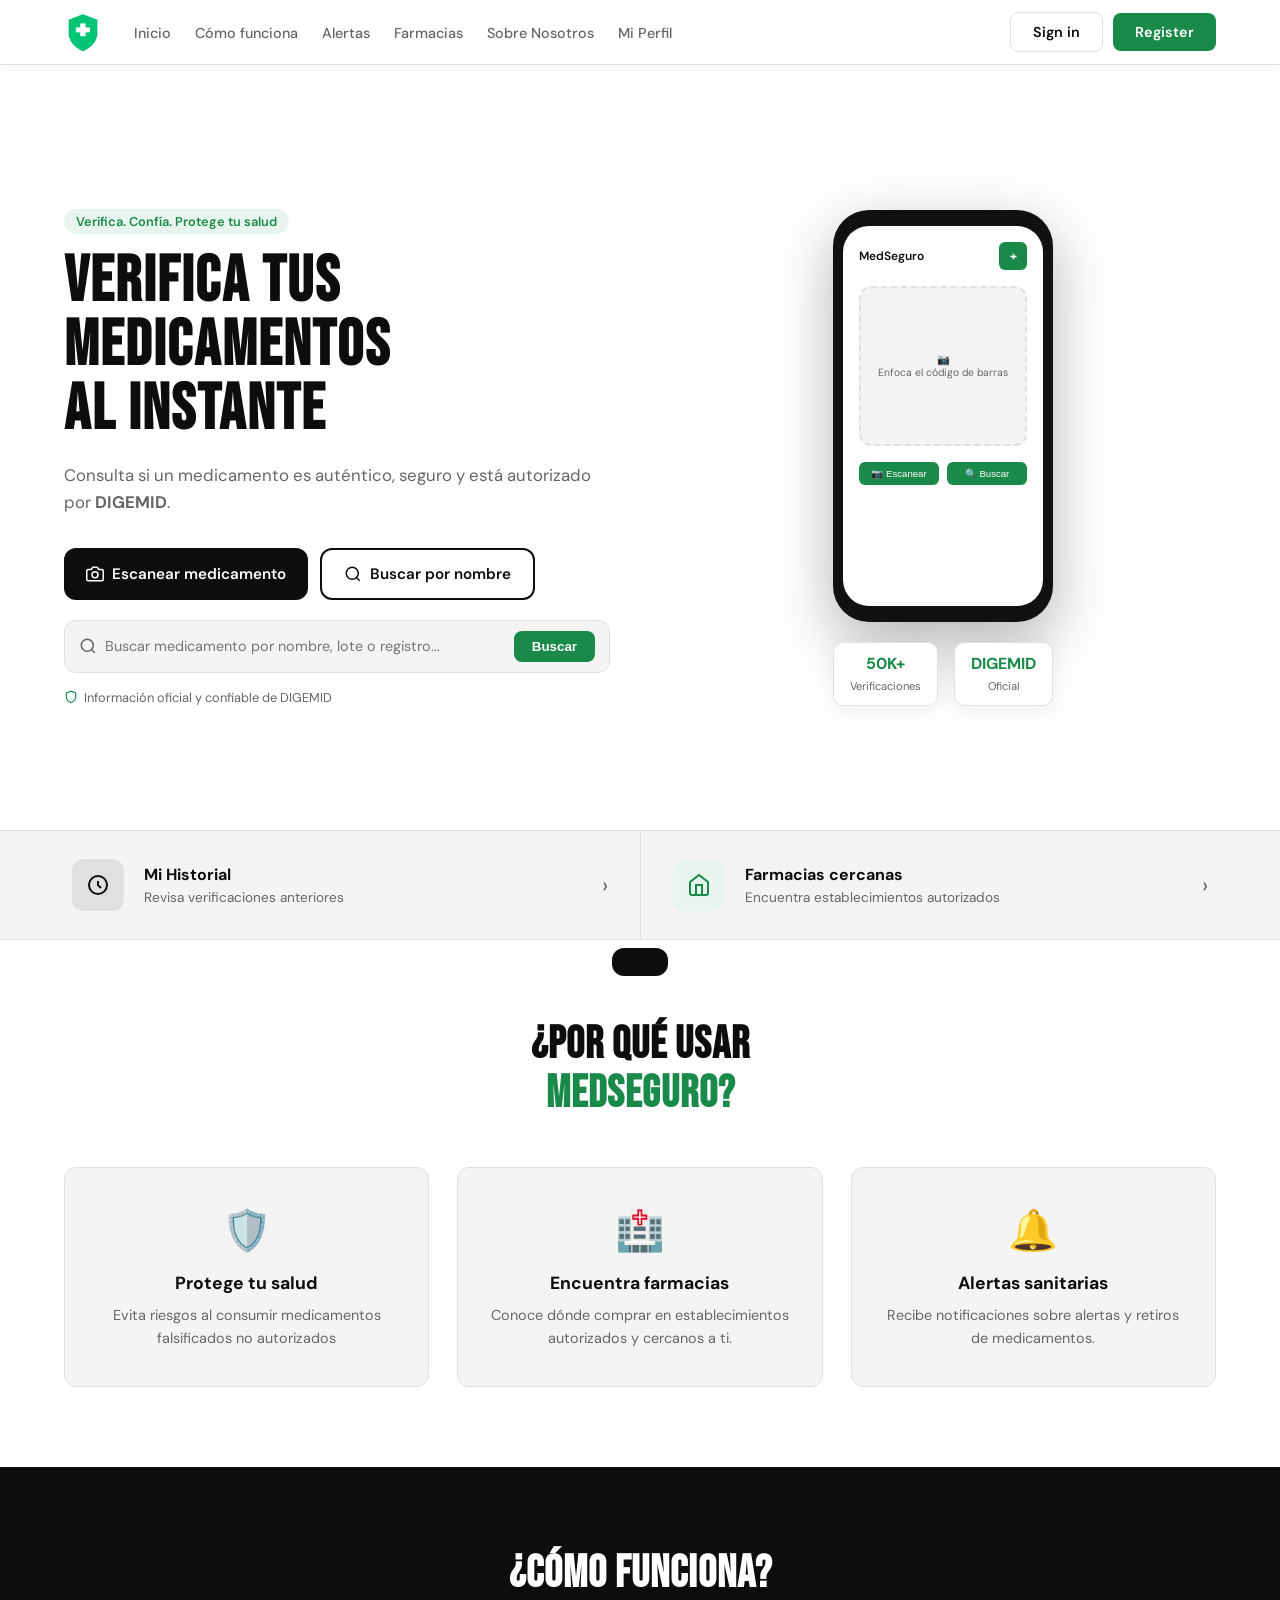
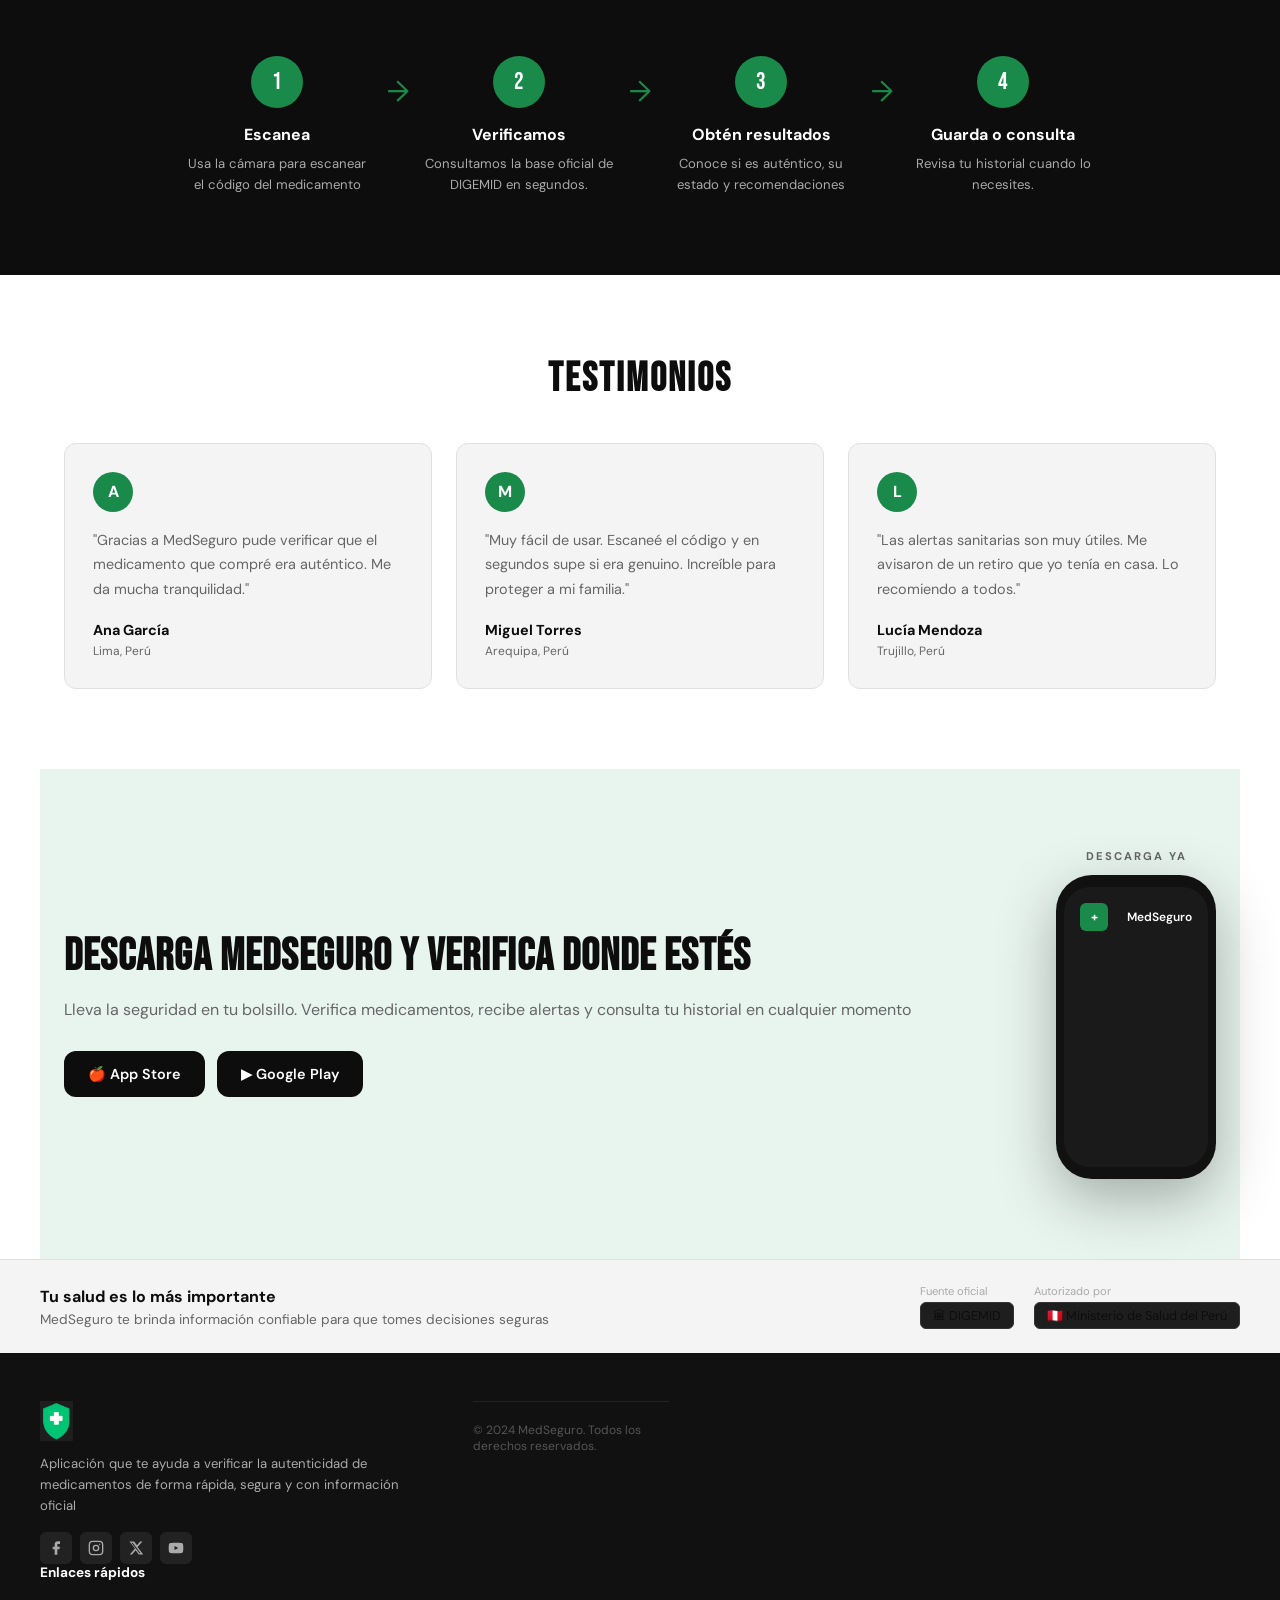
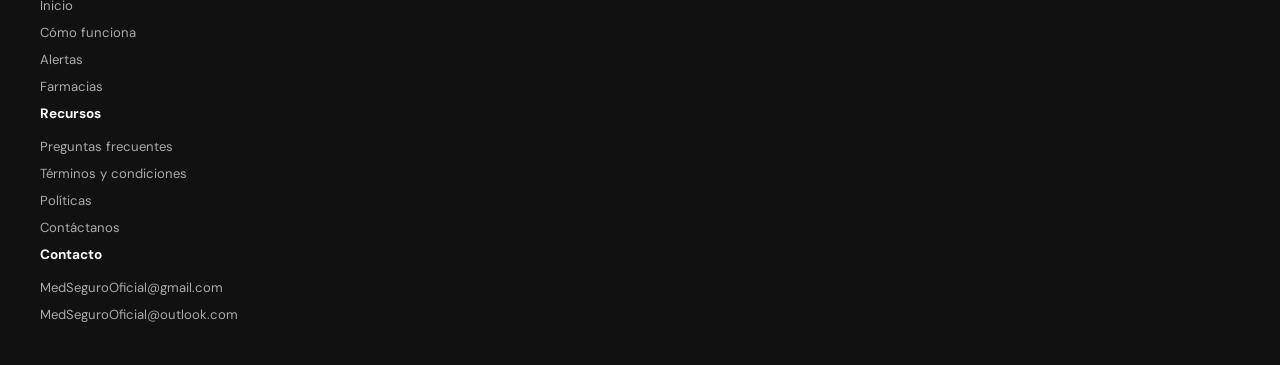
==== commit 951f64e0: "fix: update logo image paths" ====
--- a/docs/index.html
+++ b/docs/index.html
@@ -4,6 +4,7 @@
   <meta charset="UTF-8"/>
   <meta name="viewport" content="width=device-width, initial-scale=1.0"/>
   <title>MedSeguro – Verifica. Confía. Cuida tu salud.</title>
+  <link rel="icon" href="favicon.ico">
   <link href="https://fonts.googleapis.com/css2?family=Bebas+Neue&family=DM+Sans:wght@400;500;600;700&display=swap" rel="stylesheet">
   <link rel="stylesheet" href="assets/styles/styles.css">
 </head>
@@ -13,7 +14,7 @@
   <nav class="navbar">
     <div class="nav-inner">
       <div class="logo" onclick="goTo('inicio')">
-        <img src="logo1.png" alt="MedSeguro" height="40" style="display:block"/>
+        <img src="assets/images/logo1.png" alt="MedSeguro" height="40" style="display:block"/>
       </div>
       <ul class="nav-links">
         <li><a onclick="goTo('inicio')" data-page="inicio">Inicio</a></li>
@@ -181,7 +182,7 @@
     <footer class="footer">
       <div class="footer-bottom">
         <div class="footer-brand">
-          <div class="logo"><img src="logo2.png" alt="MedSeguro" height="40" style="display:block"/></div>
+          <div class="logo"><img src="assets/images/logo2.png" alt="MedSeguro" height="40" style="display:block"/></div>
           <p>Aplicación que te ayuda a verificar la autenticidad de medicamentos de forma rápida, segura y con información oficial</p>
         <div class="footer-social">
           <a href="https://facebook.com/TU_PAGINA" target="_blank" title="Facebook">
@@ -245,7 +246,7 @@
     </div>
     <footer class="footer">
       <div class="footer-bottom">
-        <div class="footer-brand"><div class="logo"><img src="logo2.png" alt="MedSeguro" height="40" style="display:block"/></div><p>Verificación oficial de medicamentos</p><div class="footer-social"><a href="https://facebook.com/TU_PAGINA" target="_blank" title="Facebook"><svg viewBox="0 0 24 24" width="16" height="16" fill="currentColor"><path d="M18 2h-3a5 5 0 00-5 5v3H7v4h3v8h4v-8h3l1-4h-4V7a1 1 0 011-1h3z"/></svg></a><a href="https://instagram.com/TU_PAGINA" target="_blank" title="Instagram"><svg viewBox="0 0 24 24" width="16" height="16" fill="none" stroke="currentColor" stroke-width="2"><rect x="2" y="2" width="20" height="20" rx="5" ry="5"/><circle cx="12" cy="12" r="4"/><circle cx="17.5" cy="6.5" r="1" fill="currentColor" stroke="none"/></svg></a><a href="https://twitter.com/TU_PAGINA" target="_blank" title="X / Twitter"><svg viewBox="0 0 24 24" width="16" height="16" fill="currentColor"><path d="M18.244 2.25h3.308l-7.227 8.26 8.502 11.24H16.17l-4.714-6.231-5.401 6.231H2.744l7.737-8.835L2.25 2.25h6.946l4.262 5.636 4.786-5.636zm-1.161 17.52h1.833L7.084 4.126H5.117z"/></svg></a><a href="yt" target="_blank" title="YouTube"><svg viewBox="0 0 24 24" width="16" height="16" fill="currentColor"><path d="M22.54 6.42a2.78 2.78 0 00-1.95-1.96C18.88 4 12 4 12 4s-6.88 0-8.59.46a2.78 2.78 0 00-1.95 1.96A29 29 0 001 12a29 29 0 00.46 5.58a2.78 2.78 0 001.95 1.96C5.12 20 12 20 12 20s6.88 0 8.59-.46a2.78 2.78 0 001.95-1.96A29 29 0 0023 12a29 29 0 00-.46-5.58zM9.75 15.02V8.98L15.5 12l-5.75 3.02z"/></svg></a></div></div>
+        <div class="footer-brand"><div class="logo"><img src="assets/images/logo2.png" alt="MedSeguro" height="40" style="display:block"/></div><p>Verificación oficial de medicamentos</p><div class="footer-social"><a href="https://facebook.com/TU_PAGINA" target="_blank" title="Facebook"><svg viewBox="0 0 24 24" width="16" height="16" fill="currentColor"><path d="M18 2h-3a5 5 0 00-5 5v3H7v4h3v8h4v-8h3l1-4h-4V7a1 1 0 011-1h3z"/></svg></a><a href="https://instagram.com/TU_PAGINA" target="_blank" title="Instagram"><svg viewBox="0 0 24 24" width="16" height="16" fill="none" stroke="currentColor" stroke-width="2"><rect x="2" y="2" width="20" height="20" rx="5" ry="5"/><circle cx="12" cy="12" r="4"/><circle cx="17.5" cy="6.5" r="1" fill="currentColor" stroke="none"/></svg></a><a href="https://twitter.com/TU_PAGINA" target="_blank" title="X / Twitter"><svg viewBox="0 0 24 24" width="16" height="16" fill="currentColor"><path d="M18.244 2.25h3.308l-7.227 8.26 8.502 11.24H16.17l-4.714-6.231-5.401 6.231H2.744l7.737-8.835L2.25 2.25h6.946l4.262 5.636 4.786-5.636zm-1.161 17.52h1.833L7.084 4.126H5.117z"/></svg></a><a href="yt" target="_blank" title="YouTube"><svg viewBox="0 0 24 24" width="16" height="16" fill="currentColor"><path d="M22.54 6.42a2.78 2.78 0 00-1.95-1.96C18.88 4 12 4 12 4s-6.88 0-8.59.46a2.78 2.78 0 00-1.95 1.96A29 29 0 001 12a29 29 0 00.46 5.58a2.78 2.78 0 001.95 1.96C5.12 20 12 20 12 20s6.88 0 8.59-.46a2.78 2.78 0 001.95-1.96A29 29 0 0023 12a29 29 0 00-.46-5.58zM9.75 15.02V8.98L15.5 12l-5.75 3.02z"/></svg></a></div></div>
         <div class="footer-col"><h4>Enlaces rápidos</h4><a onclick="goTo('inicio')">Inicio</a><a onclick="goTo('alertas')">Alertas</a><a onclick="goTo('farmacias')">Farmacias</a><a onclick="goTo('nosotros')">Sobre Nosotros</a></div>
         <div class="footer-col"><h4>Contacto</h4><a href="mailto:MedSeguroOficial@gmail.com">MedSeguroOficial@gmail.com</a></div>
       </div>
@@ -433,7 +434,7 @@
 
     <footer class="footer">
       <div class="footer-bottom">
-        <div class="footer-brand"><div class="logo"><img src="logo2.png" alt="MedSeguro" height="40" style="display:block"/></div><p>Verificación oficial de medicamentos</p><div class="footer-social"><a href="https://facebook.com/TU_PAGINA" target="_blank" title="Facebook"><svg viewBox="0 0 24 24" width="16" height="16" fill="currentColor"><path d="M18 2h-3a5 5 0 00-5 5v3H7v4h3v8h4v-8h3l1-4h-4V7a1 1 0 011-1h3z"/></svg></a><a href="https://instagram.com/TU_PAGINA" target="_blank" title="Instagram"><svg viewBox="0 0 24 24" width="16" height="16" fill="none" stroke="currentColor" stroke-width="2"><rect x="2" y="2" width="20" height="20" rx="5" ry="5"/><circle cx="12" cy="12" r="4"/><circle cx="17.5" cy="6.5" r="1" fill="currentColor" stroke="none"/></svg></a><a href="https://twitter.com/TU_PAGINA" target="_blank" title="X / Twitter"><svg viewBox="0 0 24 24" width="16" height="16" fill="currentColor"><path d="M18.244 2.25h3.308l-7.227 8.26 8.502 11.24H16.17l-4.714-6.231-5.401 6.231H2.744l7.737-8.835L2.25 2.25h6.946l4.262 5.636 4.786-5.636zm-1.161 17.52h1.833L7.084 4.126H5.117z"/></svg></a><a href="yt" target="_blank" title="YouTube"><svg viewBox="0 0 24 24" width="16" height="16" fill="currentColor"><path d="M22.54 6.42a2.78 2.78 0 00-1.95-1.96C18.88 4 12 4 12 4s-6.88 0-8.59.46a2.78 2.78 0 00-1.95 1.96A29 29 0 001 12a29 29 0 00.46 5.58a2.78 2.78 0 001.95 1.96C5.12 20 12 20 12 20s6.88 0 8.59-.46a2.78 2.78 0 001.95-1.96A29 29 0 0023 12a29 29 0 00-.46-5.58zM9.75 15.02V8.98L15.5 12l-5.75 3.02z"/></svg></a></div></div>
+        <div class="footer-brand"><div class="logo"><img src="assets/images/logo2.png" alt="MedSeguro" height="40" style="display:block"/></div><p>Verificación oficial de medicamentos</p><div class="footer-social"><a href="https://facebook.com/TU_PAGINA" target="_blank" title="Facebook"><svg viewBox="0 0 24 24" width="16" height="16" fill="currentColor"><path d="M18 2h-3a5 5 0 00-5 5v3H7v4h3v8h4v-8h3l1-4h-4V7a1 1 0 011-1h3z"/></svg></a><a href="https://instagram.com/TU_PAGINA" target="_blank" title="Instagram"><svg viewBox="0 0 24 24" width="16" height="16" fill="none" stroke="currentColor" stroke-width="2"><rect x="2" y="2" width="20" height="20" rx="5" ry="5"/><circle cx="12" cy="12" r="4"/><circle cx="17.5" cy="6.5" r="1" fill="currentColor" stroke="none"/></svg></a><a href="https://twitter.com/TU_PAGINA" target="_blank" title="X / Twitter"><svg viewBox="0 0 24 24" width="16" height="16" fill="currentColor"><path d="M18.244 2.25h3.308l-7.227 8.26 8.502 11.24H16.17l-4.714-6.231-5.401 6.231H2.744l7.737-8.835L2.25 2.25h6.946l4.262 5.636 4.786-5.636zm-1.161 17.52h1.833L7.084 4.126H5.117z"/></svg></a><a href="yt" target="_blank" title="YouTube"><svg viewBox="0 0 24 24" width="16" height="16" fill="currentColor"><path d="M22.54 6.42a2.78 2.78 0 00-1.95-1.96C18.88 4 12 4 12 4s-6.88 0-8.59.46a2.78 2.78 0 00-1.95 1.96A29 29 0 001 12a29 29 0 00.46 5.58a2.78 2.78 0 001.95 1.96C5.12 20 12 20 12 20s6.88 0 8.59-.46a2.78 2.78 0 001.95-1.96A29 29 0 0023 12a29 29 0 00-.46-5.58zM9.75 15.02V8.98L15.5 12l-5.75 3.02z"/></svg></a></div></div>
         <div class="footer-col"><h4>Enlaces rápidos</h4><a onclick="goTo('inicio')">Inicio</a><a onclick="goTo('alertas')">Alertas</a><a onclick="goTo('nosotros')">Sobre Nosotros</a></div>
         <div class="footer-col"><h4>Contacto</h4><a href="mailto:MedSeguroOficial@gmail.com">MedSeguroOficial@gmail.com</a></div>
       </div>
@@ -487,7 +488,7 @@
     </div>
     <footer class="footer">
       <div class="footer-bottom">
-        <div class="footer-brand"><div class="logo"><img src="logo2.png" alt="MedSeguro" height="40" style="display:block"/></div><p>Verificación oficial de medicamentos</p><div class="footer-social"><a href="https://facebook.com/TU_PAGINA" target="_blank" title="Facebook"><svg viewBox="0 0 24 24" width="16" height="16" fill="currentColor"><path d="M18 2h-3a5 5 0 00-5 5v3H7v4h3v8h4v-8h3l1-4h-4V7a1 1 0 011-1h3z"/></svg></a><a href="https://instagram.com/TU_PAGINA" target="_blank" title="Instagram"><svg viewBox="0 0 24 24" width="16" height="16" fill="none" stroke="currentColor" stroke-width="2"><rect x="2" y="2" width="20" height="20" rx="5" ry="5"/><circle cx="12" cy="12" r="4"/><circle cx="17.5" cy="6.5" r="1" fill="currentColor" stroke="none"/></svg></a><a href="https://twitter.com/TU_PAGINA" target="_blank" title="X / Twitter"><svg viewBox="0 0 24 24" width="16" height="16" fill="currentColor"><path d="M18.244 2.25h3.308l-7.227 8.26 8.502 11.24H16.17l-4.714-6.231-5.401 6.231H2.744l7.737-8.835L2.25 2.25h6.946l4.262 5.636 4.786-5.636zm-1.161 17.52h1.833L7.084 4.126H5.117z"/></svg></a><a href="yt" target="_blank" title="YouTube"><svg viewBox="0 0 24 24" width="16" height="16" fill="currentColor"><path d="M22.54 6.42a2.78 2.78 0 00-1.95-1.96C18.88 4 12 4 12 4s-6.88 0-8.59.46a2.78 2.78 0 00-1.95 1.96A29 29 0 001 12a29 29 0 00.46 5.58a2.78 2.78 0 001.95 1.96C5.12 20 12 20 12 20s6.88 0 8.59-.46a2.78 2.78 0 001.95-1.96A29 29 0 0023 12a29 29 0 00-.46-5.58zM9.75 15.02V8.98L15.5 12l-5.75 3.02z"/></svg></a></div></div>
+        <div class="footer-brand"><div class="logo"><img src="assets/images/logo2.png" alt="MedSeguro" height="40" style="display:block"/></div><p>Verificación oficial de medicamentos</p><div class="footer-social"><a href="https://facebook.com/TU_PAGINA" target="_blank" title="Facebook"><svg viewBox="0 0 24 24" width="16" height="16" fill="currentColor"><path d="M18 2h-3a5 5 0 00-5 5v3H7v4h3v8h4v-8h3l1-4h-4V7a1 1 0 011-1h3z"/></svg></a><a href="https://instagram.com/TU_PAGINA" target="_blank" title="Instagram"><svg viewBox="0 0 24 24" width="16" height="16" fill="none" stroke="currentColor" stroke-width="2"><rect x="2" y="2" width="20" height="20" rx="5" ry="5"/><circle cx="12" cy="12" r="4"/><circle cx="17.5" cy="6.5" r="1" fill="currentColor" stroke="none"/></svg></a><a href="https://twitter.com/TU_PAGINA" target="_blank" title="X / Twitter"><svg viewBox="0 0 24 24" width="16" height="16" fill="currentColor"><path d="M18.244 2.25h3.308l-7.227 8.26 8.502 11.24H16.17l-4.714-6.231-5.401 6.231H2.744l7.737-8.835L2.25 2.25h6.946l4.262 5.636 4.786-5.636zm-1.161 17.52h1.833L7.084 4.126H5.117z"/></svg></a><a href="yt" target="_blank" title="YouTube"><svg viewBox="0 0 24 24" width="16" height="16" fill="currentColor"><path d="M22.54 6.42a2.78 2.78 0 00-1.95-1.96C18.88 4 12 4 12 4s-6.88 0-8.59.46a2.78 2.78 0 00-1.95 1.96A29 29 0 001 12a29 29 0 00.46 5.58a2.78 2.78 0 001.95 1.96C5.12 20 12 20 12 20s6.88 0 8.59-.46a2.78 2.78 0 001.95-1.96A29 29 0 0023 12a29 29 0 00-.46-5.58zM9.75 15.02V8.98L15.5 12l-5.75 3.02z"/></svg></a></div></div>
         <div class="footer-col"><h4>Enlaces rápidos</h4><a onclick="goTo('inicio')">Inicio</a><a onclick="goTo('alertas')">Alertas</a><a onclick="goTo('farmacias')">Farmacias</a><a onclick="goTo('nosotros')">Sobre Nosotros</a></div>
         <div class="footer-col"><h4>Contacto</h4><a href="mailto:MedSeguroOficial@gmail.com">MedSeguroOficial@gmail.com</a></div>
       </div>
@@ -528,7 +529,7 @@
     </div>
     <footer class="footer">
       <div class="footer-bottom">
-        <div class="footer-brand"><div class="logo"><img src="logo2.png" alt="MedSeguro" height="40" style="display:block"/></div><p>Verificación oficial de medicamentos</p></div>
+        <div class="footer-brand"><div class="logo"><img src="assets/images/logo2.png" alt="MedSeguro" height="40" style="display:block"/></div><p>Verificación oficial de medicamentos</p></div>
         <div class="footer-col"><h4>Navegación</h4><a onclick="goTo('inicio')">Inicio</a><a onclick="goTo('alertas')">Alertas</a><a onclick="goTo('farmacias')">Farmacias</a></div>
       </div>
       <div class="footer-copy"><p>© 2024 MedSeguro. Todos los derechos reservados.</p></div>
@@ -583,7 +584,7 @@
 
     <footer class="footer">
       <div class="footer-bottom">
-        <div class="footer-brand"><div class="logo"><img src="logo2.png" alt="MedSeguro" height="40" style="display:block"/></div><p>Verificación oficial de medicamentos</p></div>
+        <div class="footer-brand"><div class="logo"><img src="assets/images/logo2.png" alt="MedSeguro" height="40" style="display:block"/></div><p>Verificación oficial de medicamentos</p></div>
         <div class="footer-col"><h4>Navegación</h4><a onclick="goTo('inicio')">Inicio</a><a onclick="goTo('alertas')">Alertas</a><a onclick="goTo('farmacias')">Farmacias</a></div>
       </div>
       <div class="footer-copy"><p>© 2024 MedSeguro. Todos los derechos reservados.</p></div>
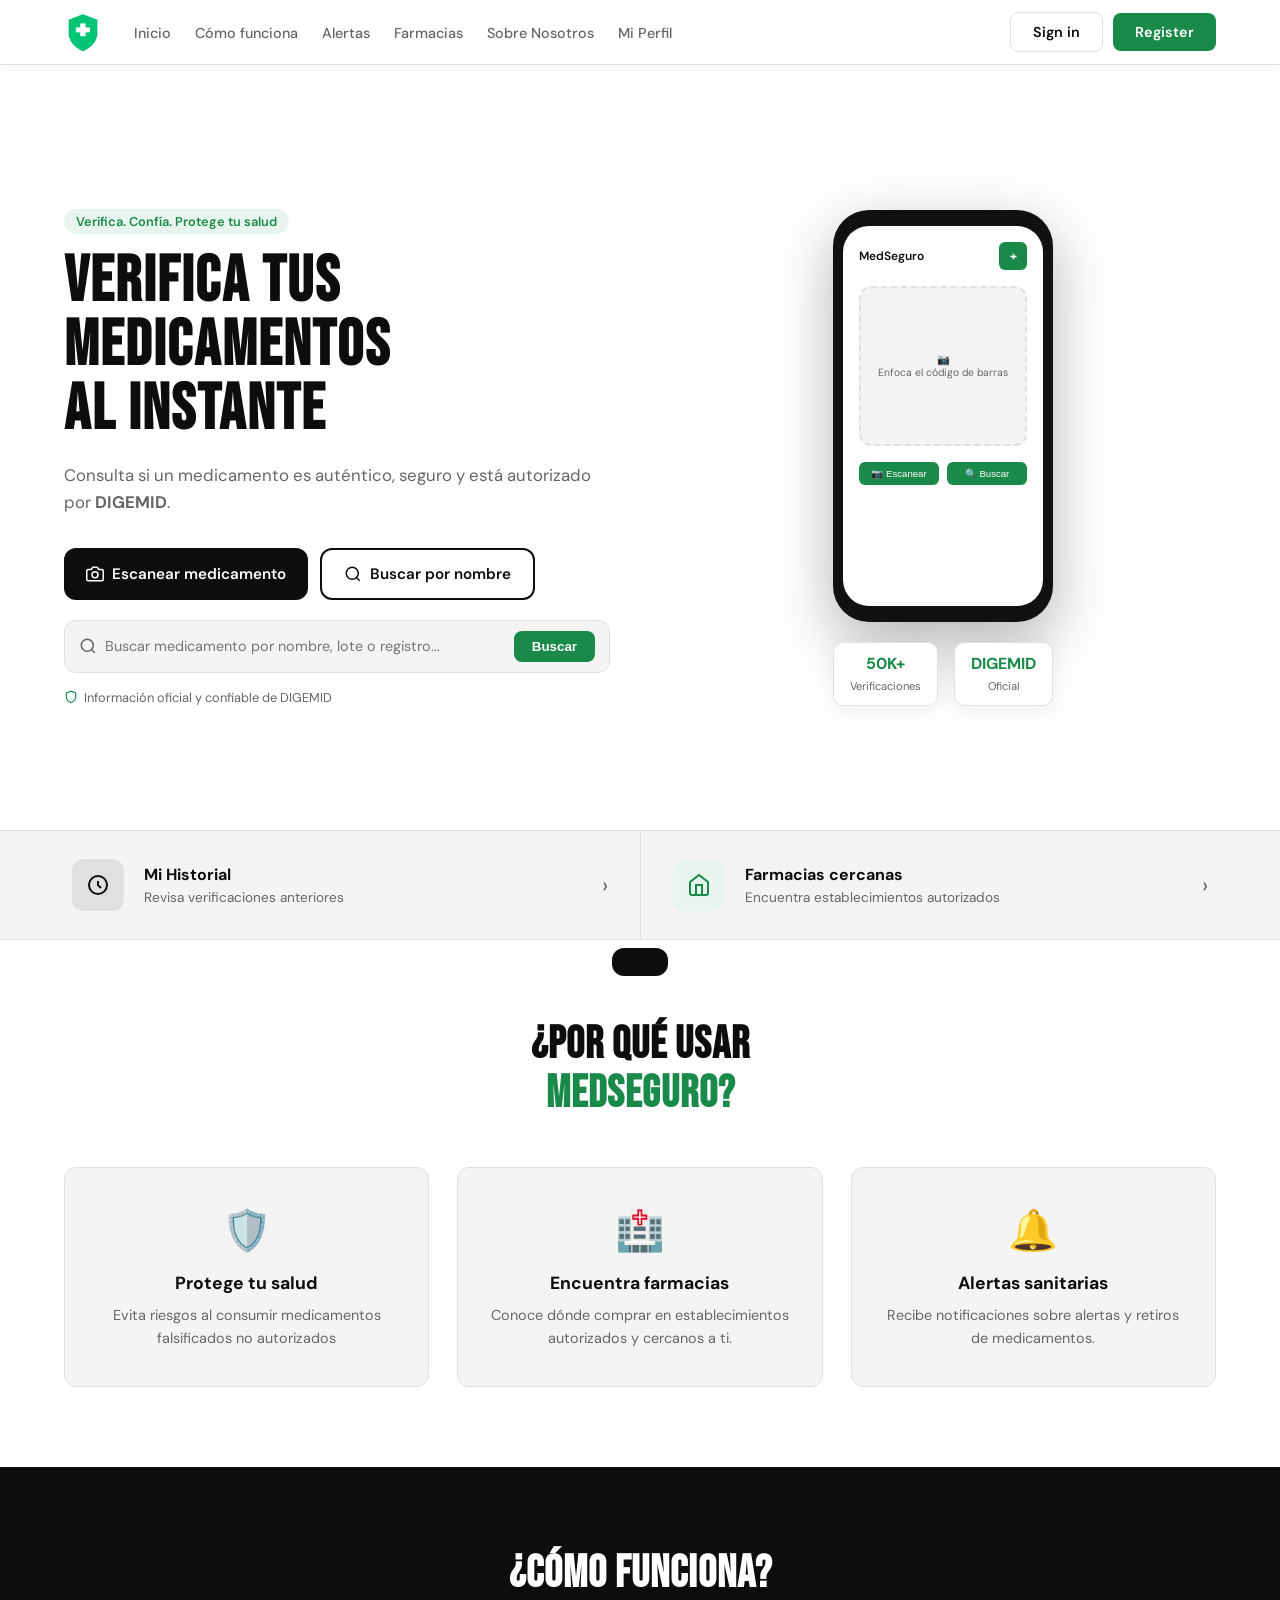
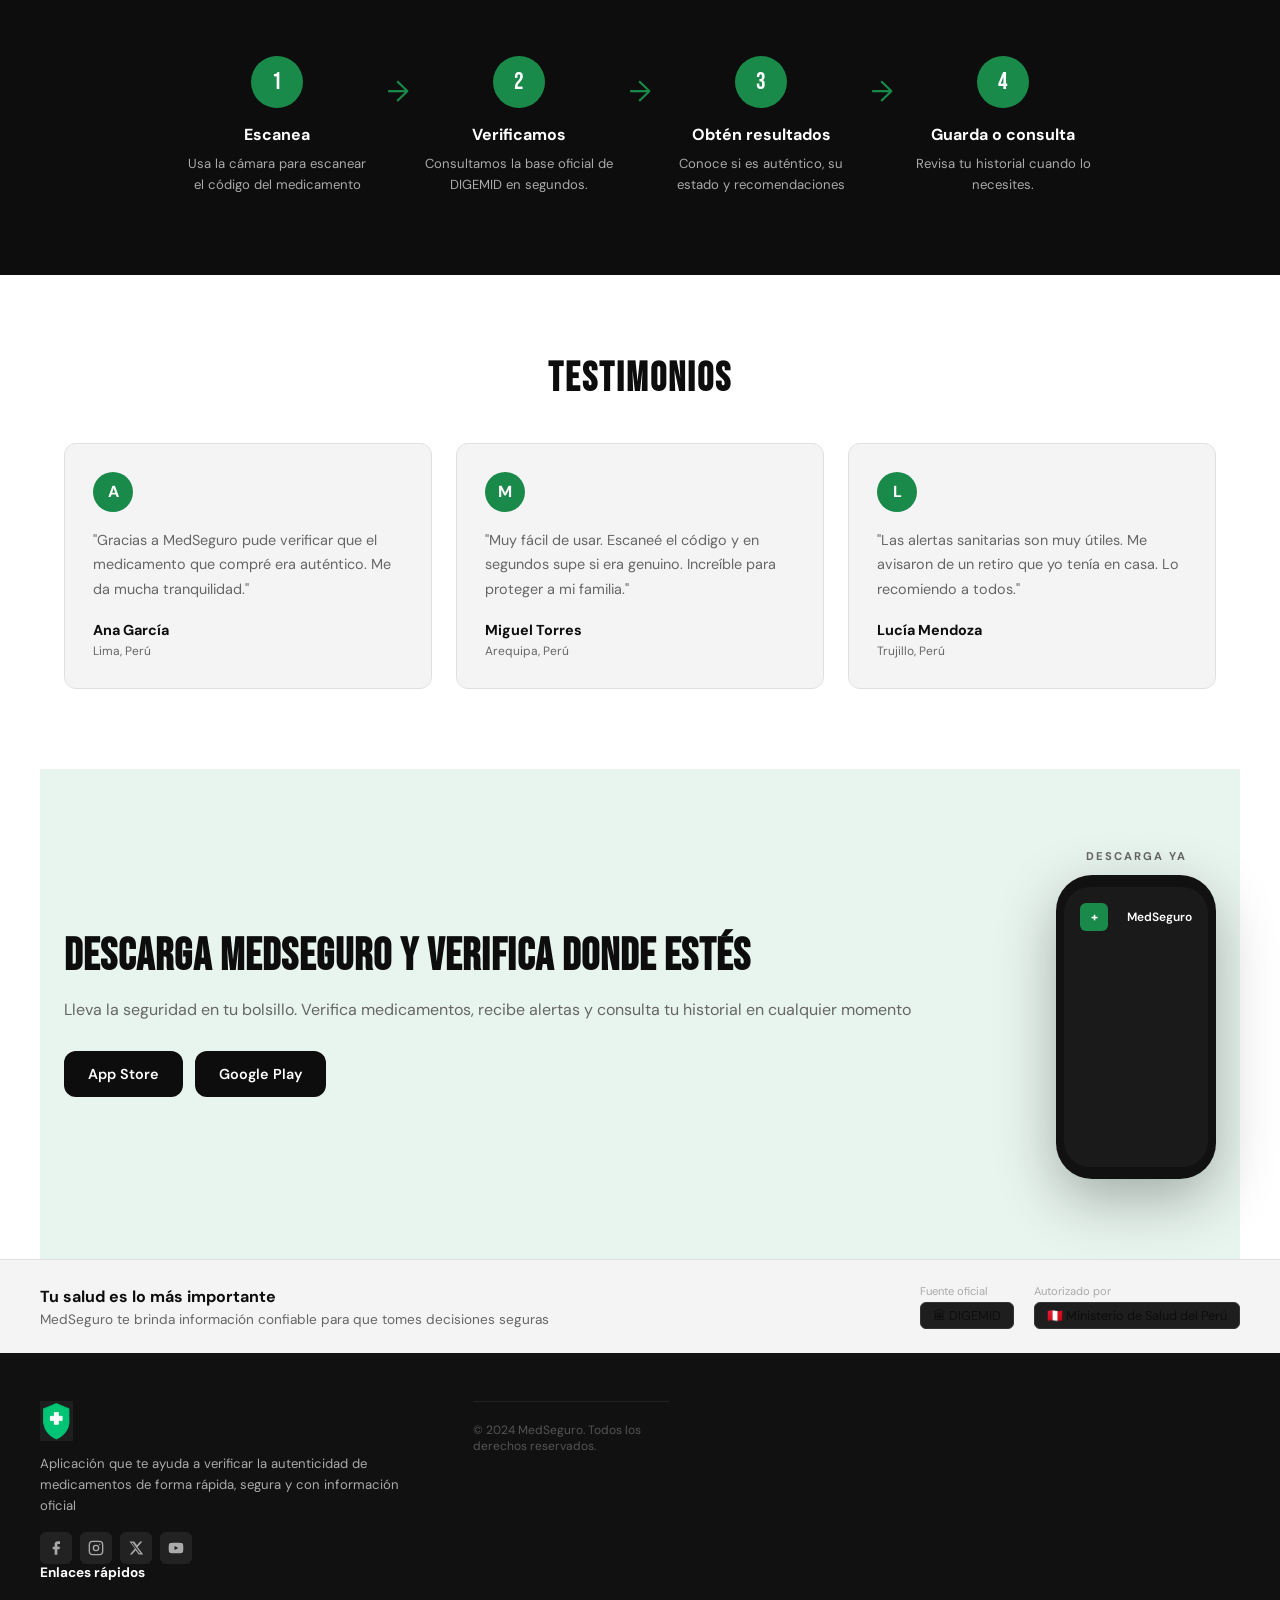
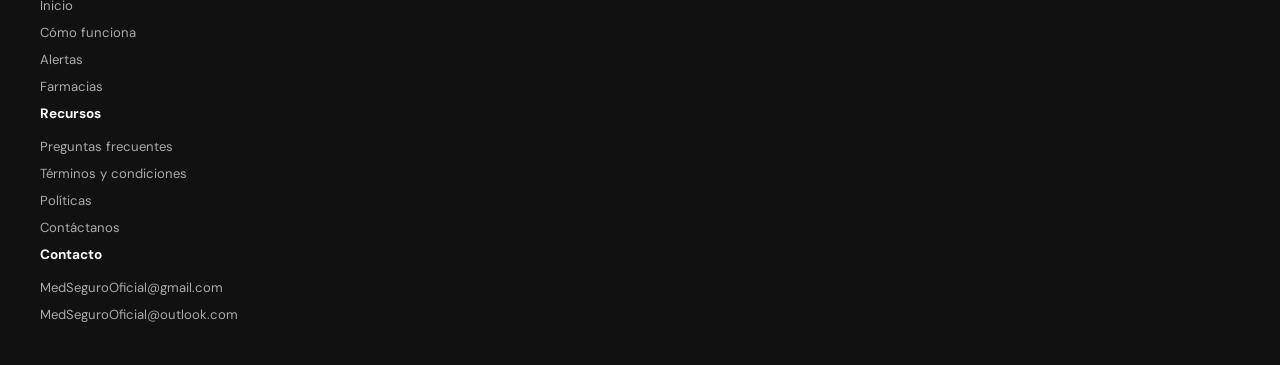
==== commit fcacfc9f: "feat: descripcion" ====
--- a/docs/index.html
+++ b/docs/index.html
@@ -159,8 +159,8 @@
         <h2>Descarga MedSeguro y verifica donde estés</h2>
         <p>Lleva la seguridad en tu bolsillo. Verifica medicamentos, recibe alertas y consulta tu historial en cualquier momento</p>
         <div class="descarga-btns">
-          <button class="btn-store">🍎 App Store</button>
-          <button class="btn-store">▶ Google Play</button>
+          <button class="btn-store">App Store</button>
+          <button class="btn-store">Google Play</button>
         </div>
       </div>
       <div class="descarga-phone">
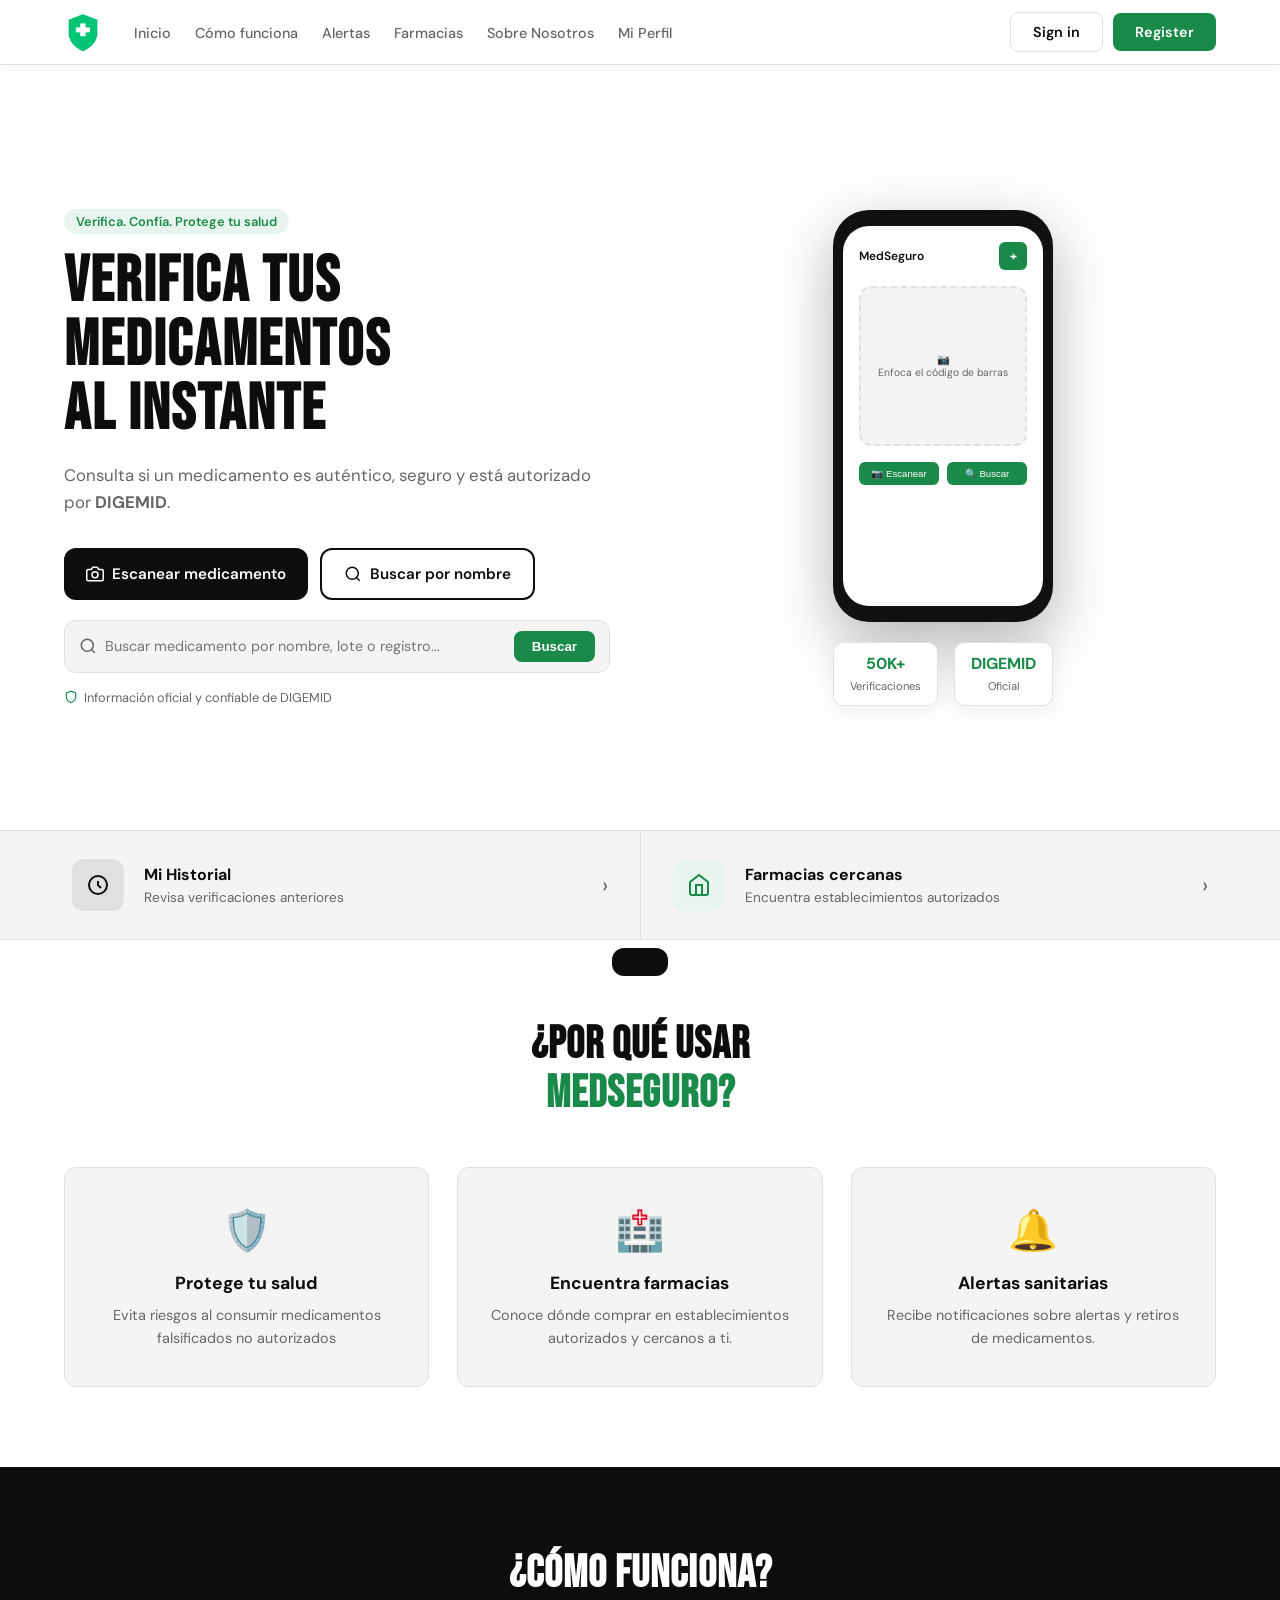
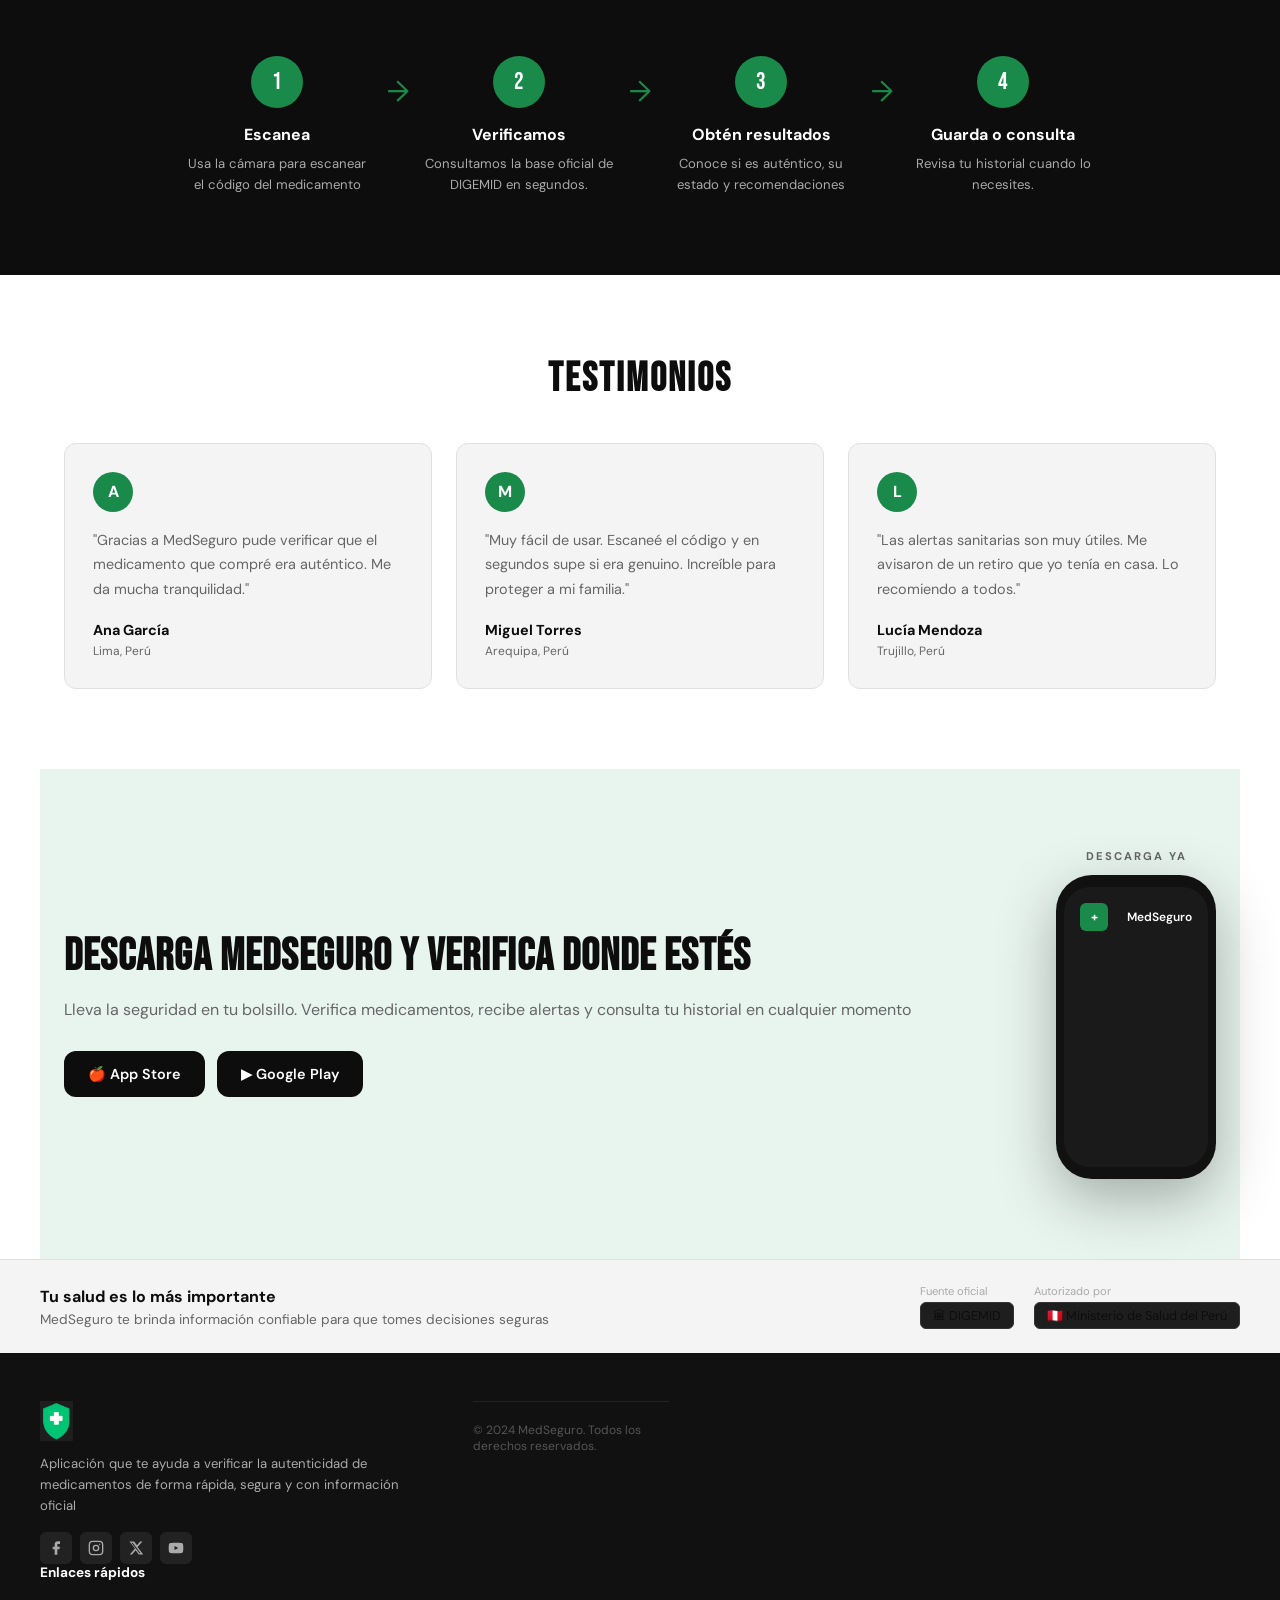
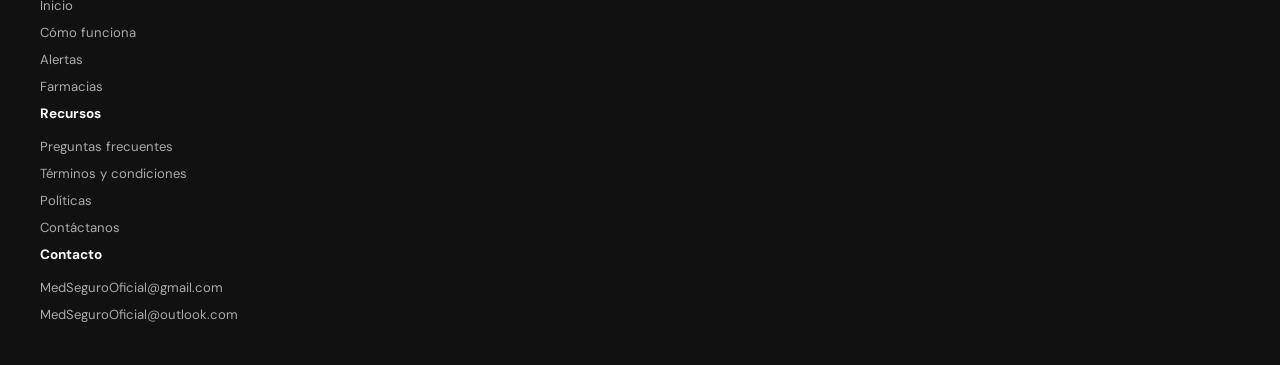
==== commit ab93c4b1: "Mejora farmacias y mapa" ====
--- a/docs/index.html
+++ b/docs/index.html
@@ -159,8 +159,8 @@
         <h2>Descarga MedSeguro y verifica donde estés</h2>
         <p>Lleva la seguridad en tu bolsillo. Verifica medicamentos, recibe alertas y consulta tu historial en cualquier momento</p>
         <div class="descarga-btns">
-          <button class="btn-store">App Store</button>
-          <button class="btn-store">Google Play</button>
+          <button class="btn-store">🍎 App Store</button>
+          <button class="btn-store">▶ Google Play</button>
         </div>
       </div>
       <div class="descarga-phone">
@@ -294,8 +294,72 @@
       <div class="farmacias-mapa" id="farmaciasMapa">
         <div class="mapa-placeholder" id="mapaPlaceholder">
           <div class="mapa-inner">
-            <div class="mapa-grid"></div>
-            <div class="mapa-streets"></div>
+            <svg class="mapa-illustration" viewBox="0 0 1000 700" preserveAspectRatio="xMidYMid slice" xmlns="http://www.w3.org/2000/svg">
+              <defs>
+                <style>
+                  .street-casing { stroke: #ddd8c8; fill: none; }
+                  .street-fill { stroke: #faf8f2; fill: none; }
+                </style>
+              </defs>
+
+              <!-- Fondo tierra, estilo Google Maps -->
+              <rect width="1000" height="700" fill="#f2efe6"/>
+
+              <!-- Zonas verdes (parques / áreas naturales, bloques no orgánicos) -->
+              <path d="M 700 0 L 1000 0 L 1000 260 C 900 300, 830 250, 790 300 C 740 360, 760 200, 700 180 Z" fill="#c3dba6"/>
+              <path d="M 60 500 L 260 480 C 300 540, 260 620, 200 640 L 40 660 Z" fill="#c3dba6"/>
+              <rect x="120" y="40" width="140" height="90" rx="6" fill="#c3dba6"/>
+
+              <!-- Calles secundarias verticales (casing + relleno) -->
+              <g>
+                <path class="street-casing" d="M 90 0 L 90 700" stroke-width="9"/>
+                <path class="street-fill" d="M 90 0 L 90 700" stroke-width="5"/>
+                <path class="street-casing" d="M 230 0 L 235 700" stroke-width="9"/>
+                <path class="street-fill" d="M 230 0 L 235 700" stroke-width="5"/>
+                <path class="street-casing" d="M 400 0 L 400 700" stroke-width="10"/>
+                <path class="street-fill" d="M 400 0 L 400 700" stroke-width="6"/>
+                <path class="street-casing" d="M 560 0 L 555 700" stroke-width="9"/>
+                <path class="street-fill" d="M 560 0 L 555 700" stroke-width="5"/>
+                <path class="street-casing" d="M 710 0 L 715 700" stroke-width="9"/>
+                <path class="street-fill" d="M 710 0 L 715 700" stroke-width="5"/>
+                <path class="street-casing" d="M 860 0 L 860 700" stroke-width="9"/>
+                <path class="street-fill" d="M 860 0 L 860 700" stroke-width="5"/>
+              </g>
+
+              <!-- Calles secundarias horizontales -->
+              <g>
+                <path class="street-casing" d="M 0 90 L 1000 88" stroke-width="9"/>
+                <path class="street-fill" d="M 0 90 L 1000 88" stroke-width="5"/>
+                <path class="street-casing" d="M 0 210 L 1000 214" stroke-width="9"/>
+                <path class="street-fill" d="M 0 210 L 1000 214" stroke-width="5"/>
+                <path class="street-casing" d="M 0 340 L 1000 336" stroke-width="10"/>
+                <path class="street-fill" d="M 0 340 L 1000 336" stroke-width="6"/>
+                <path class="street-casing" d="M 0 470 L 1000 474" stroke-width="9"/>
+                <path class="street-fill" d="M 0 470 L 1000 474" stroke-width="5"/>
+                <path class="street-casing" d="M 0 590 L 1000 586" stroke-width="9"/>
+                <path class="street-fill" d="M 0 590 L 1000 586" stroke-width="5"/>
+              </g>
+
+              <!-- Manzanas (edificios sutiles dentro de los bloques) -->
+              <g fill="#e4e0d3">
+                <rect x="130" y="120" width="70" height="60" rx="4"/>
+                <rect x="260" y="240" width="100" height="70" rx="4"/>
+                <rect x="440" y="130" width="80" height="50" rx="4"/>
+                <rect x="600" y="380" width="70" height="60" rx="4"/>
+                <rect x="900" y="120" width="70" height="70" rx="4"/>
+                <rect x="750" y="500" width="80" height="60" rx="4"/>
+                <rect x="130" y="380" width="60" height="60" rx="4"/>
+                <rect x="600" y="240" width="70" height="60" rx="4"/>
+              </g>
+
+              <!-- Edificio central (donde cae el pin activo) -->
+              <rect x="405" y="400" width="100" height="120" rx="6" fill="#d7d2c2"/>
+              <rect x="418" y="418" width="20" height="20" rx="2" fill="#f2efe6"/>
+              <rect x="452" y="418" width="20" height="20" rx="2" fill="#f2efe6"/>
+              <rect x="418" y="452" width="20" height="20" rx="2" fill="#f2efe6"/>
+              <rect x="452" y="452" width="20" height="20" rx="2" fill="#f2efe6"/>
+
+            </svg>
             <!-- Pines en el mapa simulado -->
             <div class="mapa-pin" style="top:30%;left:25%" data-id="1" onclick="seleccionarFarmaciaDesdePin(1)">
               <div class="pin-dot"></div><div class="pin-label">InkaFarma</div>
@@ -318,6 +382,7 @@
             <!-- Mi ubicación -->
             <div class="mapa-mi-ubicacion" style="top:48%;left:48%">
               <div class="mi-ubicacion-dot"></div>
+              <div class="mi-ubicacion-halo"></div>
               <div class="mi-ubicacion-ring"></div>
             </div>
           </div>
@@ -692,4 +757,4 @@
 
   <script src="assets/scripts/main.js"></script>
 </body>
-</html>+</html>
